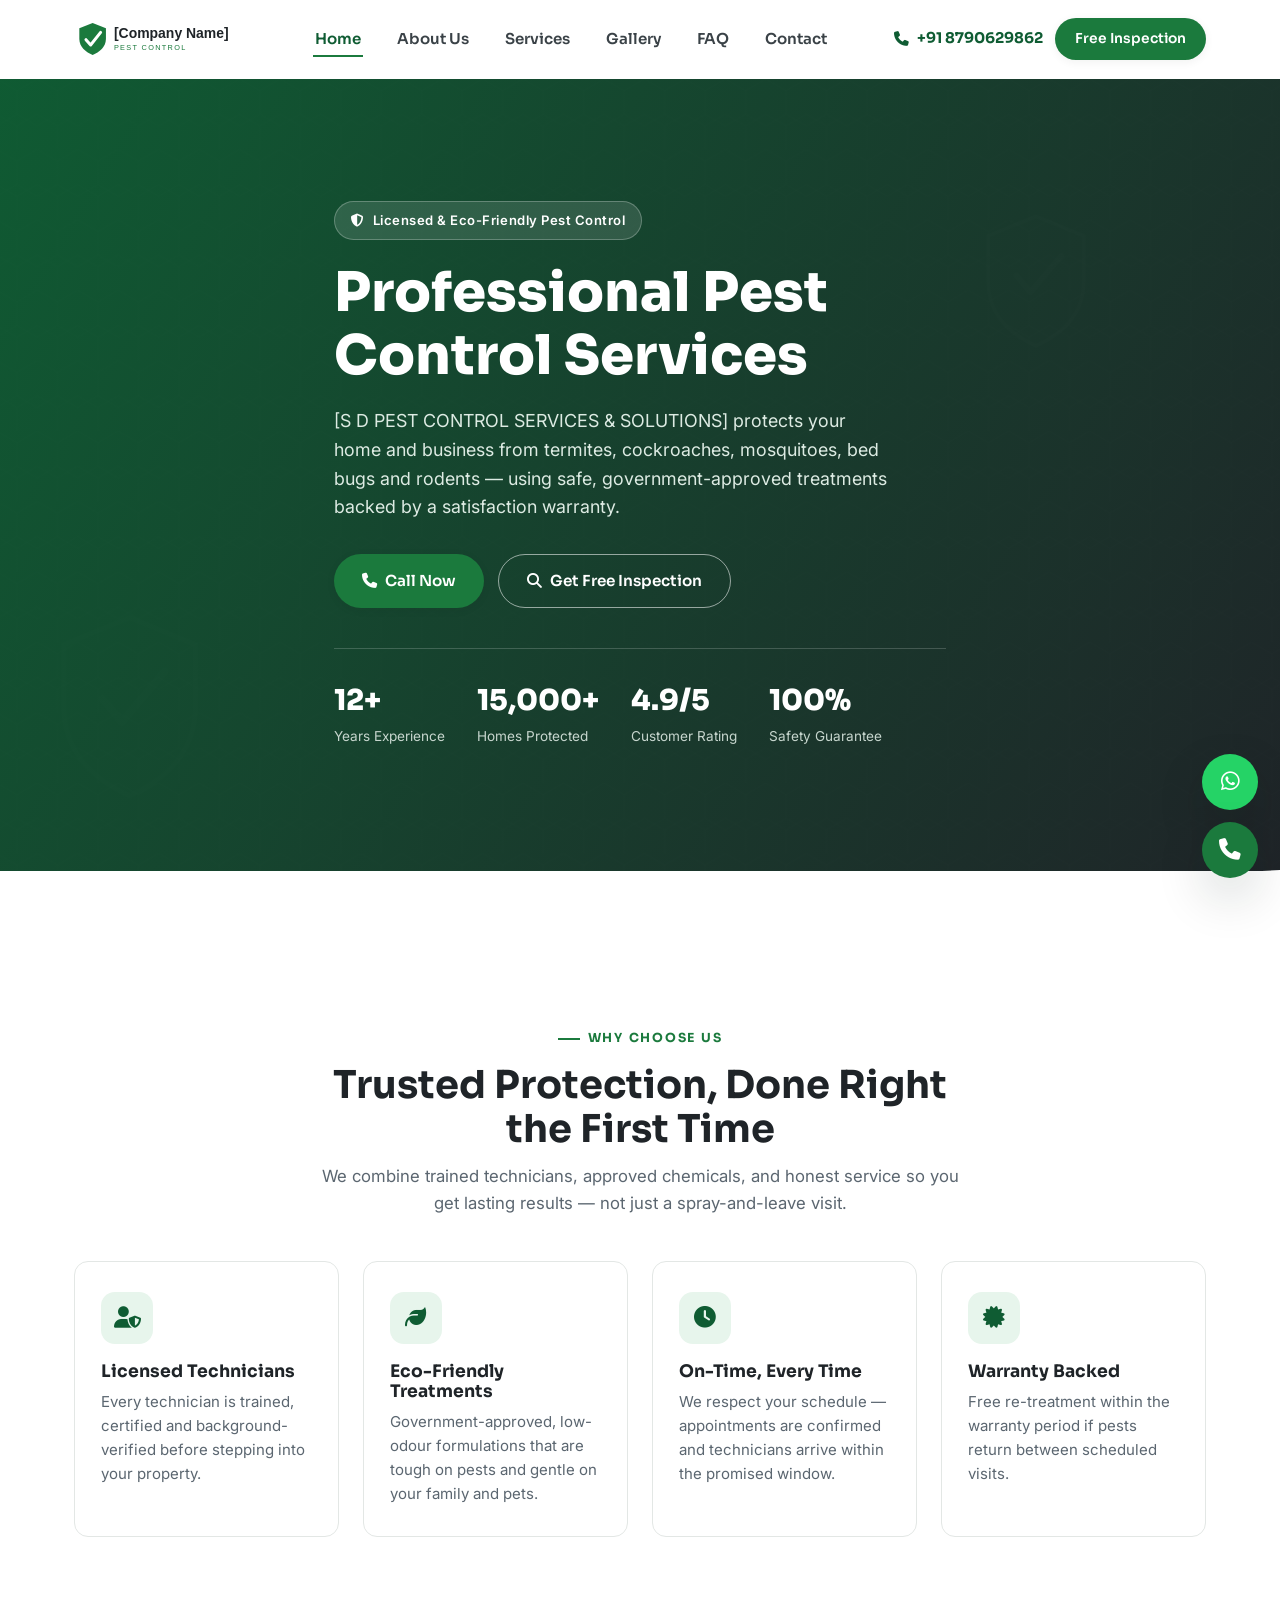
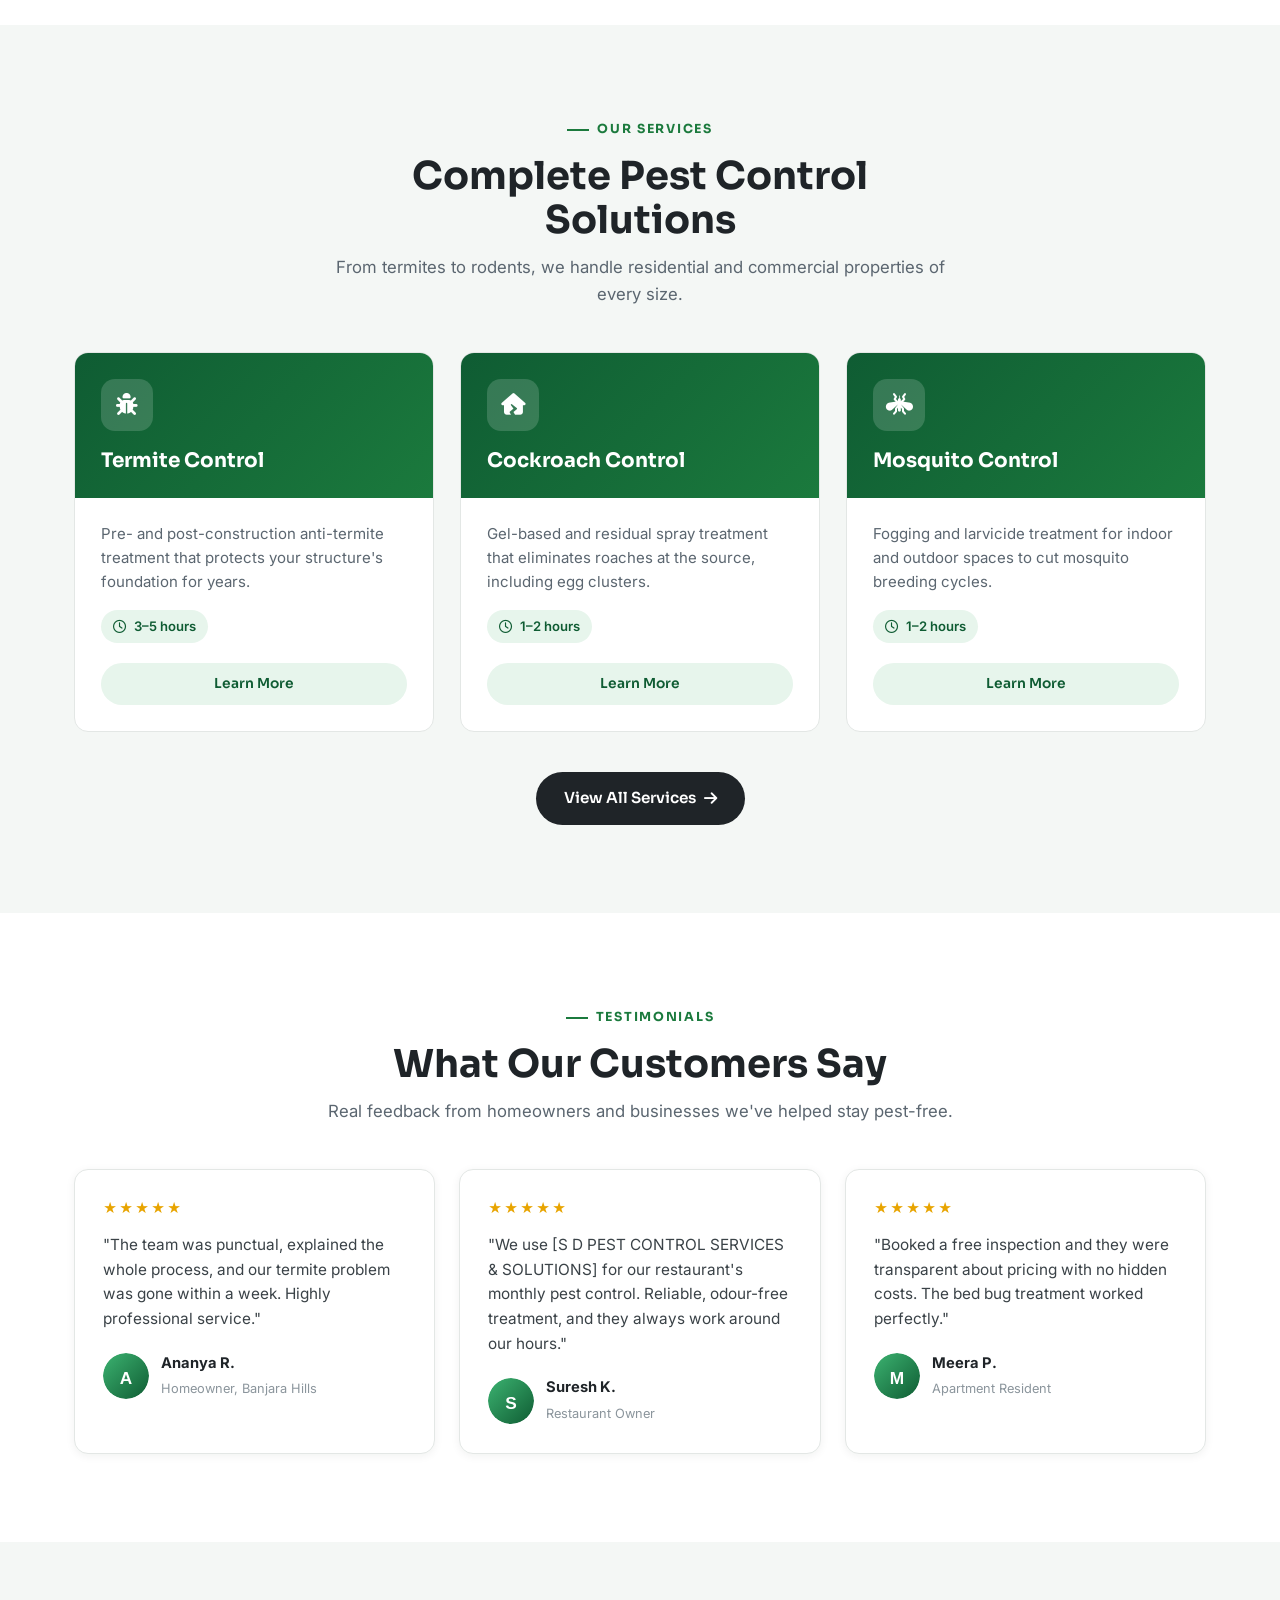
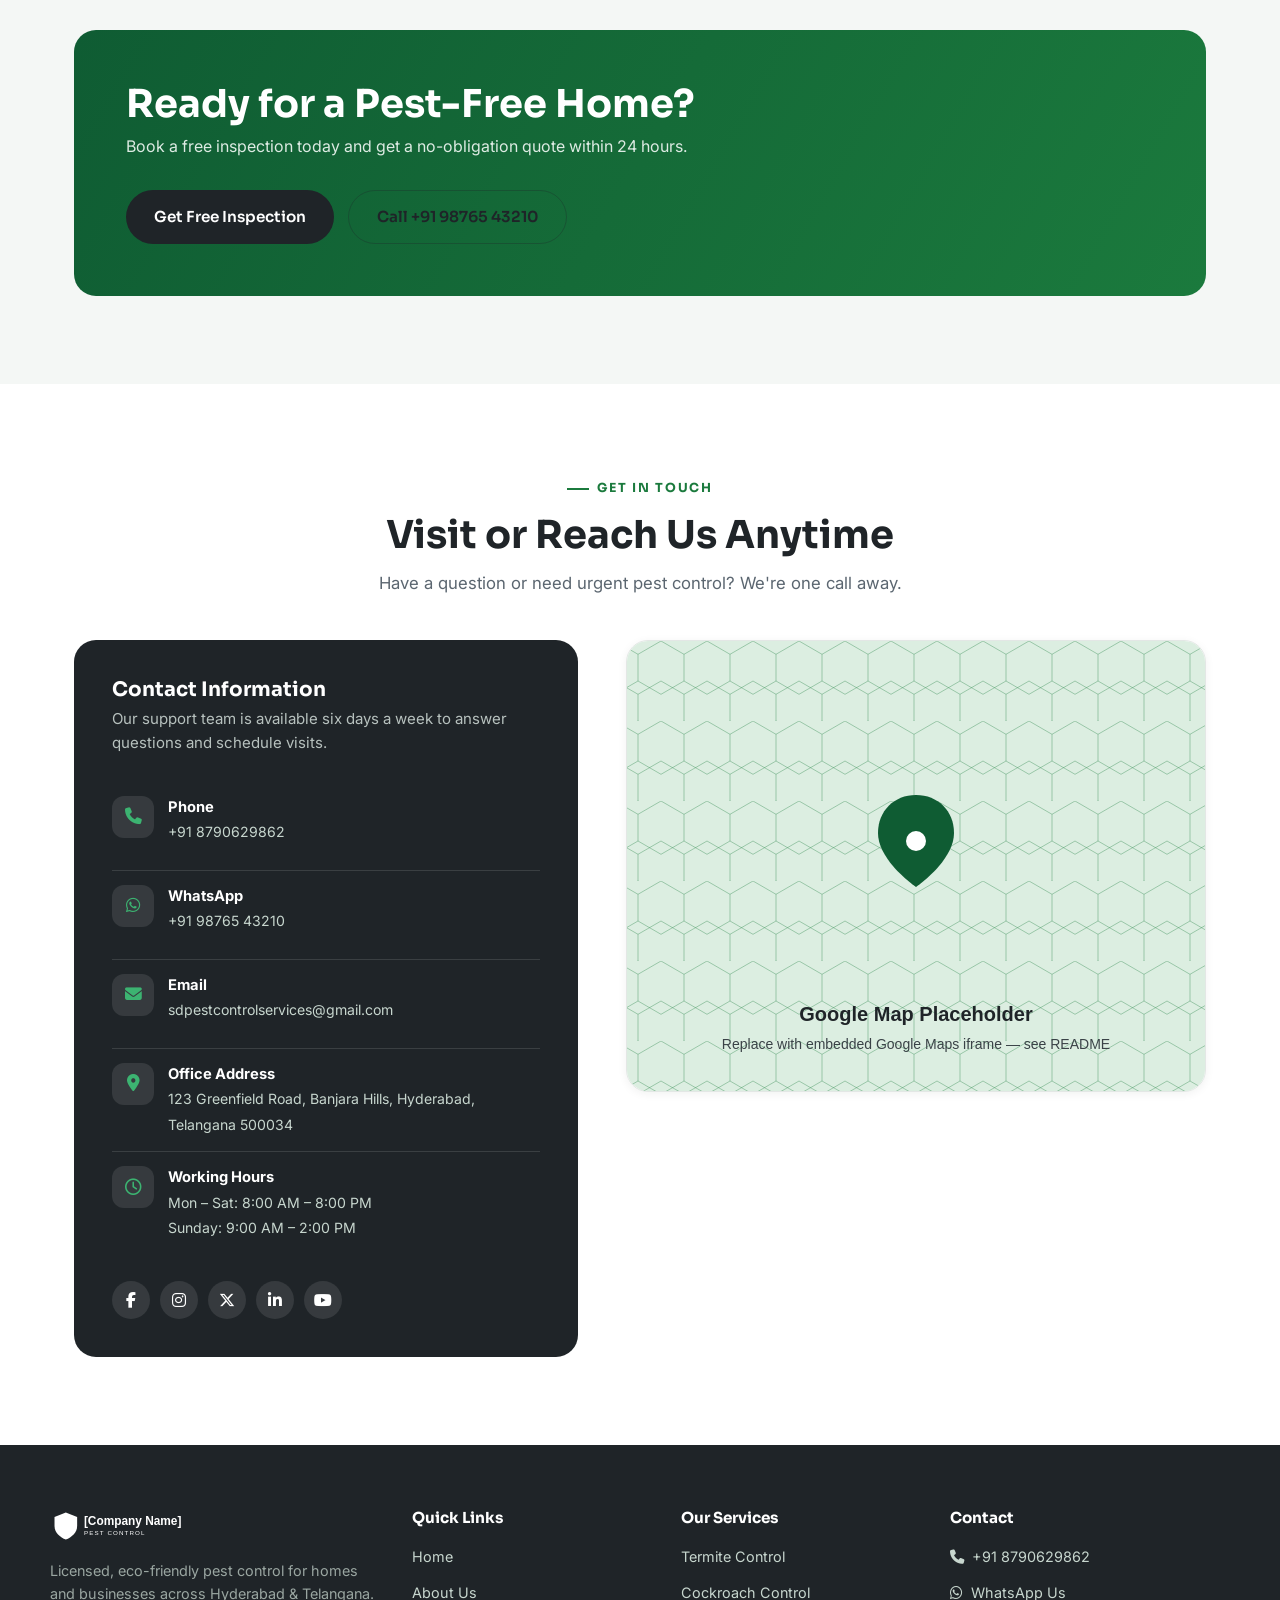
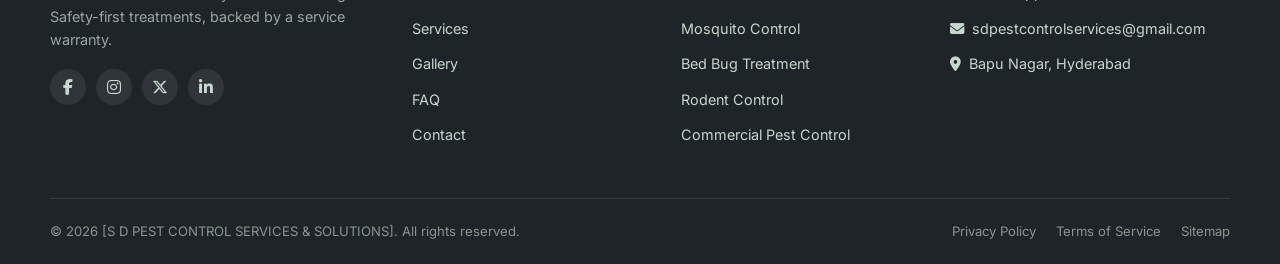
==== index.html @ a43e5568 "Update index.html" ====
<!DOCTYPE html>
<html lang="en">
<head>
<meta charset="UTF-8">
<meta name="viewport" content="width=device-width, initial-scale=1.0">
<title>[S D PEST CONTROL SERVICES & SOLUTIONS] | Professional Pest Control Services in Hyderabad</title>
<meta name="description" content="[S D PEST CONTROL SERVICES & SOLUTIONS] offers licensed, eco-friendly pest control services for homes and businesses — termite, cockroach, mosquito, bed bug and rodent control. Book a free inspection today.">
<meta name="keywords" content="pest control, termite control, cockroach control, mosquito control, bed bug treatment, rodent control, pest control near me, [S D PEST CONTROL SERVICES & SOLUTIONS]">
<meta name="author" content="[S D PEST CONTROL SERVICES & SOLUTIONS]">
<link rel="canonical" href="https://www.sdpestcontrol.co.in/">

<!-- Open Graph / Social -->
<meta property="og:type" content="website">
<meta property="og:title" content="[S D PEST CONTROL SERVICES & SOLUTIONS] | Professional Pest Control Services">
<meta property="og:description" content="Licensed, eco-friendly pest control for homes and businesses. Free inspection available.">
<meta property="og:image" content="[data-uri]">
<meta property="og:url" content="https://www.sdpestcontrol.co.in/">
<meta name="twitter:card" content="summary_large_image">

<link rel="icon" type="image/svg+xml" href="[data-uri]">
<link rel="preconnect" href="https://fonts.googleapis.com">
<link rel="preconnect" href="https://fonts.gstatic.com" crossorigin>
<link href="https://fonts.googleapis.com/css2?family=Sora:wght@600;700;800&family=Inter:wght@400;500;600;700&display=swap" rel="stylesheet">
<link rel="stylesheet" href="https://cdnjs.cloudflare.com/ajax/libs/font-awesome/6.5.1/css/all.min.css">
<style>
/* ==========================================================================
   [S D PEST CONTROL SERVICES & SOLUTIONS] — Pest Control Website
   Design tokens: green (safety/eco), white (hygiene), charcoal (professional)
   Fonts: Sora (display) + Inter (body)
   ========================================================================== */

:root {
  /* Color tokens */
  --green-dark:   #0F5C33;
  --green:        #1B7A3D;
  --green-light:  #3CB371;
  --green-pale:   #E7F5EC;
  --green-pale-2: #DCEEE1;
  --charcoal:     #1F2428;
  --charcoal-2:   #3A4247;
  --gray-600:     #5B6670;
  --gray-400:     #8B959C;
  --gray-200:     #E3E7E5;
  --gray-100:     #F4F7F5;
  --white:        #FFFFFF;
  --warn:         #C25B2C;

  /* Typography */
  --font-display: 'Sora', 'Segoe UI', sans-serif;
  --font-body: 'Inter', 'Segoe UI', sans-serif;

  /* Layout */
  --max-width: 1180px;
  --radius-sm: 8px;
  --radius-md: 14px;
  --radius-lg: 22px;
  --shadow-sm: 0 2px 10px rgba(15, 30, 22, 0.06);
  --shadow-md: 0 10px 30px rgba(15, 30, 22, 0.10);
  --shadow-lg: 0 20px 50px rgba(15, 30, 22, 0.16);
  --header-h: 78px;
  --transition: 220ms ease;
}

/* ---------- Reset ---------- */
*, *::before, *::after { box-sizing: border-box; margin: 0; padding: 0; }
html { scroll-behavior: smooth; }
@media (prefers-reduced-motion: reduce) {
  html { scroll-behavior: auto; }
  *, *::before, *::after { animation-duration: 0.001ms !important; animation-iteration-count: 1 !important; transition-duration: 0.001ms !important; }
}
img { max-width: 100%; display: block; }
a { color: inherit; text-decoration: none; }
ul { list-style: none; }
button { font: inherit; cursor: pointer; border: none; background: none; }
input, textarea, select { font: inherit; }

body {
  font-family: var(--font-body);
  color: var(--charcoal);
  background: var(--white);
  line-height: 1.6;
  -webkit-font-smoothing: antialiased;
}

h1, h2, h3, h4 {
  font-family: var(--font-display);
  font-weight: 700;
  line-height: 1.15;
  color: var(--charcoal);
}
h1 { font-size: clamp(2.1rem, 4.4vw, 3.4rem); font-weight: 800; }
h2 { font-size: clamp(1.7rem, 3vw, 2.4rem); }
h3 { font-size: 1.25rem; }
p { color: var(--gray-600); }

.container {
  max-width: var(--max-width);
  margin: 0 auto;
  padding: 0 24px;
}

a:focus-visible,
button:focus-visible,
input:focus-visible,
textarea:focus-visible,
select:focus-visible {
  outline: 3px solid var(--green-light);
  outline-offset: 2px;
}

/* ---------- Eyebrow / section heading ---------- */
.eyebrow {
  display: inline-flex;
  align-items: center;
  gap: 8px;
  font-family: var(--font-display);
  font-size: 0.78rem;
  font-weight: 700;
  letter-spacing: 0.14em;
  text-transform: uppercase;
  color: var(--green);
  margin-bottom: 14px;
}
.eyebrow::before {
  content: "";
  width: 22px;
  height: 2px;
  background: var(--green);
  display: inline-block;
}
.section-head { max-width: 640px; margin-bottom: 44px; }
.section-head.center { margin-left: auto; margin-right: auto; text-align: center; }
.section-head p { margin-top: 12px; font-size: 1.05rem; }

section { padding: 88px 0; }
.section-alt { background: var(--gray-100); }
.section-dark {
  background: var(--charcoal);
  color: var(--white);
}
.section-dark h2, .section-dark h3 { color: var(--white); }
.section-dark p { color: #B7C1BE; }

/* ---------- Buttons ---------- */
.btn {
  display: inline-flex;
  align-items: center;
  justify-content: center;
  gap: 8px;
  font-family: var(--font-display);
  font-weight: 600;
  font-size: 0.95rem;
  padding: 14px 28px;
  border-radius: 999px;
  transition: transform var(--transition), box-shadow var(--transition), background var(--transition), color var(--transition);
  white-space: nowrap;
}
.btn-primary {
  background: var(--green);
  color: var(--white);
  box-shadow: var(--shadow-sm);
}
.btn-primary:hover { background: var(--green-dark); transform: translateY(-2px); box-shadow: var(--shadow-md); }
.btn-outline {
  background: transparent;
  color: var(--white);
  border: 1.5px solid rgba(255,255,255,0.55);
}
.btn-outline:hover { background: rgba(255,255,255,0.12); border-color: var(--white); }
.btn-dark {
  background: var(--charcoal);
  color: var(--white);
}
.btn-dark:hover { background: var(--charcoal-2); transform: translateY(-2px); }
.btn-ghost {
  background: var(--green-pale);
  color: var(--green-dark);
}
.btn-ghost:hover { background: var(--green-pale-2); }
.btn-sm { padding: 10px 20px; font-size: 0.86rem; }
.btn-block { width: 100%; }

/* ---------- Header / Nav ---------- */
.site-header {
  position: sticky;
  top: 0;
  z-index: 900;
  background: rgba(255,255,255,0.92);
  backdrop-filter: blur(10px);
  border-bottom: 1px solid transparent;
  transition: box-shadow var(--transition), border-color var(--transition);
}
.site-header.scrolled {
  box-shadow: var(--shadow-sm);
  border-bottom-color: var(--gray-200);
}
.nav {
  height: var(--header-h);
  display: flex;
  align-items: center;
  justify-content: space-between;
  gap: 20px;
}
.nav-logo img { height: 40px; width: auto; }
.nav-links {
  display: flex;
  align-items: center;
  gap: 32px;
}
.nav-links a {
  font-family: var(--font-display);
  font-weight: 600;
  font-size: 0.94rem;
  color: var(--charcoal-2);
  position: relative;
  padding: 6px 2px;
  transition: color var(--transition);
}
.nav-links a::after {
  content: "";
  position: absolute;
  left: 0; bottom: 0;
  width: 0%;
  height: 2px;
  background: var(--green);
  transition: width var(--transition);
}
.nav-links a:hover,
.nav-links a[aria-current="page"] { color: var(--green-dark); }
.nav-links a:hover::after,
.nav-links a[aria-current="page"]::after { width: 100%; }
.nav-cta { display: flex; align-items: center; gap: 12px; }
.nav-call {
  display: flex;
  align-items: center;
  gap: 8px;
  font-family: var(--font-display);
  font-weight: 700;
  font-size: 0.92rem;
  color: var(--green-dark);
}
.nav-toggle {
  display: none;
  flex-direction: column;
  gap: 5px;
  padding: 8px;
  z-index: 1001;
}
.nav-toggle span {
  width: 24px; height: 2.5px;
  background: var(--charcoal);
  border-radius: 2px;
  transition: transform var(--transition), opacity var(--transition);
}
.nav-toggle.active span:nth-child(1) { transform: translateY(7.5px) rotate(45deg); }
.nav-toggle.active span:nth-child(2) { opacity: 0; }
.nav-toggle.active span:nth-child(3) { transform: translateY(-7.5px) rotate(-45deg); }

/* ---------- Hero ---------- */
.hero {
  position: relative;
  min-height: 88vh;
  display: flex;
  align-items: center;
  color: var(--white);
  background: linear-gradient(120deg, rgba(15,92,51,0.92), rgba(31,36,40,0.90)), url("[data-uri]");
  background-size: cover;
  background-position: center;
  overflow: hidden;
}
.hero-badge {
  display: inline-flex;
  align-items: center;
  gap: 8px;
  background: rgba(255,255,255,0.12);
  border: 1px solid rgba(255,255,255,0.25);
  padding: 8px 16px;
  border-radius: 999px;
  font-size: 0.82rem;
  font-weight: 600;
  letter-spacing: 0.04em;
  margin-bottom: 22px;
}
.hero-content { max-width: 660px; }
.hero-content h1 { color: var(--white); }
.hero-content .lede {
  color: #DDEBE3;
  font-size: 1.12rem;
  margin: 20px 0 32px;
  max-width: 560px;
}
.hero-actions { display: flex; flex-wrap: wrap; gap: 14px; margin-bottom: 40px; }
.hero-stats {
  display: flex;
  flex-wrap: wrap;
  gap: 32px;
  border-top: 1px solid rgba(255,255,255,0.18);
  padding-top: 28px;
}
.hero-stats .stat b {
  display: block;
  font-family: var(--font-display);
  font-size: 1.8rem;
  font-weight: 800;
}
.hero-stats .stat span { font-size: 0.85rem; color: #C7D6CE; }

/* Diagonal divider signature element */
.divider {
  height: 64px;
  background: var(--white);
  clip-path: polygon(0 100%, 100% 0, 100% 100%);
  margin-top: -1px;
}
.divider.alt { background: var(--gray-100); }
.divider.dark { background: var(--charcoal); }
.divider.flip { clip-path: polygon(0 0, 100% 100%, 0 100%); }

/* ---------- Why choose us ---------- */
.features-grid {
  display: grid;
  grid-template-columns: repeat(4, 1fr);
  gap: 24px;
}
.feature-card {
  background: var(--white);
  border: 1px solid var(--gray-200);
  border-radius: var(--radius-md);
  padding: 30px 26px;
  transition: transform var(--transition), box-shadow var(--transition), border-color var(--transition);
}
.feature-card:hover {
  transform: translateY(-6px);
  box-shadow: var(--shadow-md);
  border-color: transparent;
}
.icon-badge {
  width: 52px; height: 52px;
  border-radius: 14px;
  background: var(--green-pale);
  color: var(--green-dark);
  display: flex; align-items: center; justify-content: center;
  font-size: 1.35rem;
  margin-bottom: 18px;
}
.feature-card h3 { margin-bottom: 8px; font-size: 1.08rem; }
.feature-card p { font-size: 0.94rem; }

/* ---------- Service cards ---------- */
.services-grid {
  display: grid;
  grid-template-columns: repeat(3, 1fr);
  gap: 26px;
}
.service-card {
  background: var(--white);
  border: 1px solid var(--gray-200);
  border-radius: var(--radius-md);
  overflow: hidden;
  display: flex;
  flex-direction: column;
  transition: transform var(--transition), box-shadow var(--transition);
}
.service-card:hover { transform: translateY(-6px); box-shadow: var(--shadow-md); }
.service-top {
  background: linear-gradient(135deg, var(--green-dark), var(--green));
  color: var(--white);
  padding: 26px;
  position: relative;
}
.service-top .icon-badge {
  background: rgba(255,255,255,0.16);
  color: var(--white);
}
.service-top h3 { color: var(--white); margin-top: 4px; }
.service-body { padding: 24px 26px 26px; flex: 1; display: flex; flex-direction: column; }
.service-body p.desc { font-size: 0.94rem; margin-bottom: 16px; }
.service-benefits { margin-bottom: 18px; }
.service-benefits li {
  font-size: 0.88rem;
  color: var(--charcoal-2);
  display: flex;
  align-items: flex-start;
  gap: 8px;
  margin-bottom: 8px;
}
.service-benefits li i { color: var(--green); margin-top: 3px; font-size: 0.8rem; }
.service-meta {
  display: flex;
  align-items: center;
  gap: 8px;
  font-size: 0.82rem;
  font-weight: 600;
  color: var(--green-dark);
  background: var(--green-pale);
  width: fit-content;
  padding: 6px 12px;
  border-radius: 999px;
  margin-bottom: 20px;
}
.service-body .btn { margin-top: auto; }

/* ---------- Testimonials ---------- */
.testimonial-grid {
  display: grid;
  grid-template-columns: repeat(3, 1fr);
  gap: 24px;
}
.testimonial-card {
  background: var(--white);
  border-radius: var(--radius-md);
  padding: 28px;
  box-shadow: var(--shadow-sm);
  border: 1px solid var(--gray-200);
}
.stars { color: #E8A400; font-size: 0.85rem; margin-bottom: 14px; letter-spacing: 2px; }
.testimonial-card p.quote { font-size: 0.96rem; color: var(--charcoal-2); margin-bottom: 20px; }
.testimonial-person { display: flex; align-items: center; gap: 12px; }
.testimonial-person img { width: 46px; height: 46px; border-radius: 50%; }
.testimonial-person b { font-size: 0.92rem; display: block; }
.testimonial-person span { font-size: 0.8rem; color: var(--gray-400); }

/* ---------- Contact ---------- */
.contact-grid {
  display: grid;
  grid-template-columns: 1fr 1.15fr;
  gap: 48px;
  align-items: start;
}
.contact-info-card {
  background: var(--charcoal);
  color: var(--white);
  border-radius: var(--radius-lg);
  padding: 38px;
}
.contact-info-card h3 { color: var(--white); margin-bottom: 6px; }
.contact-info-card > p { color: #B7C1BE; margin-bottom: 26px; font-size: 0.94rem; }
.contact-line {
  display: flex;
  align-items: flex-start;
  gap: 14px;
  padding: 14px 0;
  border-top: 1px solid rgba(255,255,255,0.12);
}
.contact-line:first-of-type { border-top: none; }
.contact-line .icon-badge {
  background: rgba(255,255,255,0.1);
  color: var(--green-light);
  width: 42px; height: 42px;
  border-radius: 12px;
  font-size: 1.05rem;
  flex-shrink: 0;
}
.contact-line b { display: block; font-size: 0.92rem; }
.contact-line span, .contact-line a { font-size: 0.88rem; color: #C7D6CE; }
.social-row { display: flex; gap: 10px; margin-top: 26px; }
.social-row a {
  width: 38px; height: 38px;
  border-radius: 50%;
  background: rgba(255,255,255,0.1);
  display: flex; align-items: center; justify-content: center;
  transition: background var(--transition), transform var(--transition);
}
.social-row a:hover { background: var(--green); transform: translateY(-3px); }

.form-card {
  background: var(--white);
  border: 1px solid var(--gray-200);
  border-radius: var(--radius-lg);
  padding: 38px;
  box-shadow: var(--shadow-sm);
}
.form-row { display: grid; grid-template-columns: 1fr 1fr; gap: 18px; }
.field { margin-bottom: 18px; }
.field label {
  display: block;
  font-size: 0.85rem;
  font-weight: 600;
  margin-bottom: 7px;
  color: var(--charcoal);
}
.field label .req { color: var(--warn); }
.field input, .field select, .field textarea {
  width: 100%;
  padding: 12px 14px;
  border: 1.5px solid var(--gray-200);
  border-radius: var(--radius-sm);
  background: var(--gray-100);
  transition: border-color var(--transition), background var(--transition);
  font-size: 0.94rem;
  color: var(--charcoal);
}
.field input:focus, .field select:focus, .field textarea:focus {
  border-color: var(--green);
  background: var(--white);
  outline: none;
}
.field textarea { resize: vertical; min-height: 110px; }
.field .error-msg {
  display: none;
  color: var(--warn);
  font-size: 0.78rem;
  margin-top: 6px;
}
.field.invalid input, .field.invalid select, .field.invalid textarea { border-color: var(--warn); }
.field.invalid .error-msg { display: block; }
.form-success {
  display: none;
  align-items: center;
  gap: 12px;
  background: var(--green-pale);
  color: var(--green-dark);
  border-radius: var(--radius-sm);
  padding: 14px 16px;
  font-size: 0.9rem;
  font-weight: 600;
  margin-top: 16px;
}
.form-success.show { display: flex; }

/* ---------- Map ---------- */
.map-frame {
  border-radius: var(--radius-lg);
  overflow: hidden;
  border: 1px solid var(--gray-200);
  box-shadow: var(--shadow-sm);
  line-height: 0;
}

/* ---------- Gallery ---------- */
.filter-bar {
  display: flex;
  flex-wrap: wrap;
  gap: 10px;
  margin-bottom: 36px;
}
.filter-btn {
  padding: 9px 20px;
  border-radius: 999px;
  border: 1.5px solid var(--gray-200);
  font-family: var(--font-display);
  font-size: 0.86rem;
  font-weight: 600;
  color: var(--charcoal-2);
  transition: all var(--transition);
}
.filter-btn:hover { border-color: var(--green); color: var(--green-dark); }
.filter-btn.active { background: var(--green); border-color: var(--green); color: var(--white); }
.gallery-grid {
  display: grid;
  grid-template-columns: repeat(4, 1fr);
  gap: 18px;
}
.gallery-item {
  position: relative;
  border-radius: var(--radius-md);
  overflow: hidden;
  aspect-ratio: 4/3;
  cursor: pointer;
}
.gallery-item img { width: 100%; height: 100%; object-fit: cover; transition: transform 400ms ease; }
.gallery-item:hover img { transform: scale(1.08); }
.gallery-item .tag {
  position: absolute;
  top: 12px; left: 12px;
  background: rgba(15,20,17,0.55);
  backdrop-filter: blur(4px);
  color: var(--white);
  font-size: 0.72rem;
  font-weight: 700;
  letter-spacing: 0.06em;
  padding: 5px 11px;
  border-radius: 999px;
  text-transform: uppercase;
}
.gallery-item[data-cat="hidden"] { display: none; }

/* ---------- About page ---------- */
.about-hero {
  background: var(--charcoal);
  color: var(--white);
  padding: 70px 0 90px;
}
.about-hero p.lede { color: #C7D6CE; max-width: 640px; margin-top: 14px; font-size: 1.05rem; }
.split {
  display: grid;
  grid-template-columns: 1fr 1fr;
  gap: 56px;
  align-items: center;
}
.split img { border-radius: var(--radius-lg); box-shadow: var(--shadow-md); }
.split .eyebrow { margin-top: 0; }
.stat-strip {
  display: grid;
  grid-template-columns: repeat(4, 1fr);
  gap: 20px;
  margin-top: 40px;
}
.stat-box {
  text-align: center;
  padding: 22px 10px;
  border-radius: var(--radius-md);
  background: var(--green-pale);
}
.stat-box b { display: block; font-family: var(--font-display); font-size: 1.9rem; color: var(--green-dark); font-weight: 800; }
.stat-box span { font-size: 0.82rem; color: var(--charcoal-2); }

.mv-grid { display: grid; grid-template-columns: 1fr 1fr; gap: 28px; }
.mv-card {
  background: var(--white);
  border: 1px solid var(--gray-200);
  border-radius: var(--radius-lg);
  padding: 34px;
}
.mv-card .icon-badge { margin-bottom: 20px; }

.value-grid {
  display: grid;
  grid-template-columns: repeat(3, 1fr);
  gap: 24px;
}
.value-card { text-align: center; padding: 20px; }
.value-card .icon-badge { margin: 0 auto 16px; }

/* ---------- FAQ ---------- */
.faq-list { max-width: 780px; margin: 0 auto; }
.faq-item {
  border: 1px solid var(--gray-200);
  border-radius: var(--radius-md);
  margin-bottom: 14px;
  overflow: hidden;
  background: var(--white);
}
.faq-question {
  width: 100%;
  display: flex;
  align-items: center;
  justify-content: space-between;
  gap: 16px;
  padding: 20px 24px;
  text-align: left;
  font-family: var(--font-display);
  font-weight: 700;
  font-size: 1rem;
  color: var(--charcoal);
}
.faq-question .plus {
  flex-shrink: 0;
  width: 26px; height: 26px;
  border-radius: 50%;
  background: var(--green-pale);
  color: var(--green-dark);
  display: flex; align-items: center; justify-content: center;
  transition: transform var(--transition), background var(--transition), color var(--transition);
}
.faq-item.open .faq-question .plus { transform: rotate(45deg); background: var(--green); color: var(--white); }
.faq-answer {
  max-height: 0;
  overflow: hidden;
  transition: max-height 300ms ease;
}
.faq-answer p { padding: 0 24px 22px; font-size: 0.94rem; }
.faq-item.open .faq-answer { max-height: 420px; }

/* ---------- Footer ---------- */
.site-footer { background: var(--charcoal); color: #C7D6CE; }
.footer-top { padding: 64px 0 40px; }
.footer-grid {
  display: grid;
  grid-template-columns: 1.4fr 1fr 1fr 1.2fr;
  gap: 36px;
}
.footer-col h4 { color: var(--white); font-size: 0.95rem; margin-bottom: 18px; }
.footer-col p { color: #9AA6A1; font-size: 0.9rem; }
.footer-logo { height: 34px; margin-bottom: 16px; filter: brightness(0) invert(1); }
.footer-col ul li { margin-bottom: 10px; }
.footer-col ul li a { font-size: 0.9rem; color: #C7D6CE; transition: color var(--transition); }
.footer-col ul li a:hover { color: var(--green-light); }
.footer-social { display: flex; gap: 10px; margin-top: 18px; }
.footer-social a {
  width: 36px; height: 36px;
  border-radius: 50%;
  background: rgba(255,255,255,0.08);
  display: flex; align-items: center; justify-content: center;
  transition: background var(--transition);
}
.footer-social a:hover { background: var(--green); }
.footer-bottom {
  border-top: 1px solid rgba(255,255,255,0.1);
  padding: 22px 0;
  display: flex;
  justify-content: space-between;
  align-items: center;
  flex-wrap: wrap;
  gap: 12px;
  font-size: 0.82rem;
  color: #8B958F;
}
.footer-bottom a:hover { color: var(--white); }
.footer-bottom-links { display: flex; gap: 20px; }

/* ---------- Floating buttons ---------- */
.float-stack {
  position: fixed;
  bottom: 22px;
  right: 22px;
  display: flex;
  flex-direction: column;
  gap: 12px;
  z-index: 950;
}
.float-btn {
  width: 56px; height: 56px;
  border-radius: 50%;
  display: flex; align-items: center; justify-content: center;
  color: var(--white);
  font-size: 1.35rem;
  box-shadow: var(--shadow-lg);
  transition: transform var(--transition);
}
.float-btn:hover { transform: scale(1.08); }
.float-btn.whatsapp { background: #25D366; }
.float-btn.call { background: var(--green); }
.float-btn.call { animation: pulse 2.4s infinite; }
@keyframes pulse {
  0% { box-shadow: 0 0 0 0 rgba(27,122,61,0.45), var(--shadow-lg); }
  70% { box-shadow: 0 0 0 14px rgba(27,122,61,0), var(--shadow-lg); }
  100% { box-shadow: 0 0 0 0 rgba(27,122,61,0), var(--shadow-lg); }
}

/* ---------- Page hero (inner pages) ---------- */
.page-hero {
  background: var(--charcoal);
  color: var(--white);
  padding: 64px 0 56px;
  position: relative;
  overflow: hidden;
}
.page-hero .breadcrumb {
  font-size: 0.85rem;
  color: #9AA6A1;
  margin-bottom: 14px;
}
.page-hero .breadcrumb a:hover { color: var(--green-light); }
.page-hero h1 { color: var(--white); font-size: clamp(1.9rem, 3.6vw, 2.7rem); }
.page-hero p { color: #C7D6CE; max-width: 600px; margin-top: 12px; }

/* ---------- CTA band ---------- */
.cta-band {
  background: linear-gradient(120deg, var(--green-dark), var(--green));
  color: var(--white);
  border-radius: var(--radius-lg);
  padding: 52px;
  display: flex;
  align-items: center;
  justify-content: space-between;
  gap: 30px;
  flex-wrap: wrap;
}
.cta-band h2 { color: var(--white); margin-bottom: 8px; }
.cta-band p { color: #DDEBE3; }
.cta-band-actions { display: flex; gap: 14px; flex-wrap: wrap; }

/* ---------- Scroll reveal ---------- */
.reveal { opacity: 0; transform: translateY(18px); transition: opacity 500ms ease, transform 500ms ease; }
.reveal.revealed { opacity: 1; transform: translateY(0); }

/* ---------- Utility ---------- */
.text-center { text-align: center; }
.mt-40 { margin-top: 40px; }
.badge-row { display: flex; flex-wrap: wrap; gap: 12px; margin-top: 30px; }
.mini-badge {
  display: flex; align-items: center; gap: 8px;
  font-size: 0.82rem; font-weight: 600; color: var(--charcoal-2);
  background: var(--gray-100);
  padding: 8px 14px; border-radius: 999px;
}
.mini-badge i { color: var(--green); }

/* ==========================================================================
   Responsive
   ========================================================================== */
@media (max-width: 1080px) {
  .features-grid { grid-template-columns: repeat(2, 1fr); }
  .services-grid { grid-template-columns: repeat(2, 1fr); }
  .testimonial-grid { grid-template-columns: repeat(2, 1fr); }
  .gallery-grid { grid-template-columns: repeat(3, 1fr); }
  .contact-grid { grid-template-columns: 1fr; }
  .split { grid-template-columns: 1fr; }
  .split.reverse .split-media { order: -1; }
}

@media (max-width: 860px) {
  .nav-links, .nav-call-text { display: none; }
  .nav-toggle { display: flex; }
  .nav-links.open {
    display: flex;
    position: fixed;
    inset: var(--header-h) 0 0 0;
    background: var(--white);
    flex-direction: column;
    align-items: flex-start;
    padding: 30px 28px;
    gap: 6px;
    overflow-y: auto;
  }
  .nav-links.open a { width: 100%; padding: 14px 0; border-bottom: 1px solid var(--gray-200); }
  .mv-grid, .value-grid, .form-row, .footer-grid { grid-template-columns: 1fr; }
  .stat-strip { grid-template-columns: repeat(2, 1fr); }
  .cta-band { flex-direction: column; text-align: center; padding: 38px 26px; }
  section { padding: 60px 0; }
}

@media (max-width: 640px) {
  .features-grid, .services-grid, .testimonial-grid { grid-template-columns: 1fr; }
  .gallery-grid { grid-template-columns: repeat(2, 1fr); }
  .hero { min-height: auto; padding: 130px 0 70px; }
  .hero-stats { gap: 22px; }
  .float-stack { bottom: 16px; right: 16px; }
  .float-btn { width: 50px; height: 50px; font-size: 1.15rem; }
  .contact-info-card, .form-card { padding: 26px; }
}

</style>

<!-- Local Business Schema for SEO -->
<script type="application/ld+json">
{
  "@context": "https://schema.org",
  "@type": "PestControlService",
  "name": "[S D PEST CONTROL SERVICES & SOLUTIONS]",
  "image": "https://www.sdpestcontrol.co.in.com/images/og-image.svg",
  "telephone": "+91-8688629862",
  "email": "sdpestcontrolservices@gmail.com",
  "address": {
    "@type": "PostalAddress",
    "streetAddress": "9-1-34/30/46 Bapu Nagar, Langar House",
    "addressLocality": "Hyderabad",
    "addressRegion": "Telangana",
    "postalCode": "500008",
    "addressCountry": "IN"
  },
  "openingHours": ["24*7"],
  "url": "https://www.sdpestcontrol.co.in.com/",
  "priceRange": "$$"
}
</script>
</head>
<body>

<!-- ================= HEADER ================= -->
<header class="site-header">
  <div class="container nav">
    <a href="index.html" class="nav-logo" aria-label="[S D PEST CONTROL SERVICES & SOLUTIONS] home">
      <img src="[data-uri]" alt="[Company Name] logo">
    </a>
    <nav class="nav-links" id="nav-links" aria-label="Primary">
      <a href="index.html" aria-current="page">Home</a>
      <a href="about.html">About Us</a>
      <a href="services.html">Services</a>
      <a href="gallery.html">Gallery</a>
      <a href="faq.html">FAQ</a>
      <a href="contact.html">Contact</a>
    </nav>
    <div class="nav-cta">
      <a href="tel:+919876543210" class="nav-call">
        <i class="fa-solid fa-phone"></i><span class="nav-call-text">+91 8790629862</span>
      </a>
      <a href="contact.html" class="btn btn-primary btn-sm">Free Inspection</a>
      <button class="nav-toggle" id="nav-toggle" aria-label="Toggle menu" aria-expanded="false">
        <span></span><span></span><span></span>
      </button>
    </div>
  </div>
</header>

<!-- ================= HERO ================= -->
<section class="hero">
  <div class="container hero-content">
    <span class="hero-badge"><i class="fa-solid fa-shield-halved"></i> Licensed &amp; Eco-Friendly Pest Control</span>
    <h1>Professional Pest Control Services</h1>
    <p class="lede">[S D PEST CONTROL SERVICES & SOLUTIONS] protects your home and business from termites, cockroaches, mosquitoes, bed bugs and rodents — using safe, government-approved treatments backed by a satisfaction warranty.</p>
    <div class="hero-actions">
      <a href="tel:+918790629862" class="btn btn-primary"><i class="fa-solid fa-phone"></i> Call Now</a>
      <a href="contact.html" class="btn btn-outline"><i class="fa-solid fa-magnifying-glass"></i> Get Free Inspection</a>
    </div>
    <div class="hero-stats">
      <div class="stat"><b>12+</b><span>Years Experience</span></div>
      <div class="stat"><b>15,000+</b><span>Homes Protected</span></div>
      <div class="stat"><b>4.9/5</b><span>Customer Rating</span></div>
      <div class="stat"><b>100%</b><span>Safety Guarantee</span></div>
    </div>
  </div>
</section>
<div class="divider" aria-hidden="true"></div>

<!-- ================= WHY CHOOSE US ================= -->
<section id="why-us">
  <div class="container">
    <div class="section-head center">
      <span class="eyebrow">Why Choose Us</span>
      <h2>Trusted Protection, Done Right the First Time</h2>
      <p>We combine trained technicians, approved chemicals, and honest service so you get lasting results — not just a spray-and-leave visit.</p>
    </div>
    <div class="features-grid">
      <div class="feature-card">
        <div class="icon-badge"><i class="fa-solid fa-user-shield"></i></div>
        <h3>Licensed Technicians</h3>
        <p>Every technician is trained, certified and background-verified before stepping into your property.</p>
      </div>
      <div class="feature-card">
        <div class="icon-badge"><i class="fa-solid fa-leaf"></i></div>
        <h3>Eco-Friendly Treatments</h3>
        <p>Government-approved, low-odour formulations that are tough on pests and gentle on your family and pets.</p>
      </div>
      <div class="feature-card">
        <div class="icon-badge"><i class="fa-solid fa-clock"></i></div>
        <h3>On-Time, Every Time</h3>
        <p>We respect your schedule — appointments are confirmed and technicians arrive within the promised window.</p>
      </div>
      <div class="feature-card">
        <div class="icon-badge"><i class="fa-solid fa-certificate"></i></div>
        <h3>Warranty Backed</h3>
        <p>Free re-treatment within the warranty period if pests return between scheduled visits.</p>
      </div>
    </div>
  </div>
</section>

<!-- ================= SERVICE HIGHLIGHTS ================= -->
<section class="section-alt" id="services">
  <div class="container">
    <div class="section-head center">
      <span class="eyebrow">Our Services</span>
      <h2>Complete Pest Control Solutions</h2>
      <p>From termites to rodents, we handle residential and commercial properties of every size.</p>
    </div>
    <div class="services-grid">

      <div class="service-card">
        <div class="service-top">
          <div class="icon-badge"><i class="fa-solid fa-bug"></i></div>
          <h3>Termite Control</h3>
        </div>
        <div class="service-body">
          <p class="desc">Pre- and post-construction anti-termite treatment that protects your structure's foundation for years.</p>
          <span class="service-meta"><i class="fa-regular fa-clock"></i> 3–5 hours</span>
          <a href="services.html#termite" class="btn btn-ghost btn-sm btn-block">Learn More</a>
        </div>
      </div>

      <div class="service-card">
        <div class="service-top">
          <div class="icon-badge"><i class="fa-solid fa-house-crack"></i></div>
          <h3>Cockroach Control</h3>
        </div>
        <div class="service-body">
          <p class="desc">Gel-based and residual spray treatment that eliminates roaches at the source, including egg clusters.</p>
          <span class="service-meta"><i class="fa-regular fa-clock"></i> 1–2 hours</span>
          <a href="services.html#cockroach" class="btn btn-ghost btn-sm btn-block">Learn More</a>
        </div>
      </div>

      <div class="service-card">
        <div class="service-top">
          <div class="icon-badge"><i class="fa-solid fa-mosquito"></i></div>
          <h3>Mosquito Control</h3>
        </div>
        <div class="service-body">
          <p class="desc">Fogging and larvicide treatment for indoor and outdoor spaces to cut mosquito breeding cycles.</p>
          <span class="service-meta"><i class="fa-regular fa-clock"></i> 1–2 hours</span>
          <a href="services.html#mosquito" class="btn btn-ghost btn-sm btn-block">Learn More</a>
        </div>
      </div>

    </div>
    <div class="text-center mt-40">
      <a href="services.html" class="btn btn-dark">View All Services <i class="fa-solid fa-arrow-right"></i></a>
    </div>
  </div>
</section>

<!-- ================= TESTIMONIALS ================= -->
<section id="testimonials">
  <div class="container">
    <div class="section-head center">
      <span class="eyebrow">Testimonials</span>
      <h2>What Our Customers Say</h2>
      <p>Real feedback from homeowners and businesses we've helped stay pest-free.</p>
    </div>
    <div class="testimonial-grid">
      <div class="testimonial-card">
        <div class="stars">★★★★★</div>
        <p class="quote">"The team was punctual, explained the whole process, and our termite problem was gone within a week. Highly professional service."</p>
        <div class="testimonial-person">
          <img src="[data-uri]" alt="Ananya R.">
          <div><b>Ananya R.</b><span>Homeowner, Banjara Hills</span></div>
        </div>
      </div>
      <div class="testimonial-card">
        <div class="stars">★★★★★</div>
        <p class="quote">"We use [S D PEST CONTROL SERVICES & SOLUTIONS] for our restaurant's monthly pest control. Reliable, odour-free treatment, and they always work around our hours."</p>
        <div class="testimonial-person">
          <img src="[data-uri]" alt="Suresh K.">
          <div><b>Suresh K.</b><span>Restaurant Owner</span></div>
        </div>
      </div>
      <div class="testimonial-card">
        <div class="stars">★★★★★</div>
        <p class="quote">"Booked a free inspection and they were transparent about pricing with no hidden costs. The bed bug treatment worked perfectly."</p>
        <div class="testimonial-person">
          <img src="[data-uri]" alt="Meera P.">
          <div><b>Meera P.</b><span>Apartment Resident</span></div>
        </div>
      </div>
    </div>
  </div>
</section>

<!-- ================= CTA BAND ================= -->
<section class="section-alt">
  <div class="container">
    <div class="cta-band">
      <div>
        <h2>Ready for a Pest-Free Home?</h2>
        <p>Book a free inspection today and get a no-obligation quote within 24 hours.</p>
      </div>
      <div class="cta-band-actions">
        <a href="contact.html" class="btn btn-dark">Get Free Inspection</a>
        <a href="tel:+919876543210" class="btn btn-outline" style="color:var(--charcoal); border-color: rgba(31,36,40,0.3);">Call +91 98765 43210</a>
      </div>
    </div>
  </div>
</section>

<!-- ================= CONTACT + MAP ================= -->
<section id="contact">
  <div class="container">
    <div class="section-head center">
      <span class="eyebrow">Get In Touch</span>
      <h2>Visit or Reach Us Anytime</h2>
      <p>Have a question or need urgent pest control? We're one call away.</p>
    </div>
    <div class="contact-grid">
      <div class="contact-info-card">
        <h3>Contact Information</h3>
        <p>Our support team is available six days a week to answer questions and schedule visits.</p>
        <div class="contact-line">
          <div class="icon-badge"><i class="fa-solid fa-phone"></i></div>
          <div><b>Phone</b><a href="tel:+918790629862">+91 8790629862</a></div>
        </div>
        <div class="contact-line">
          <div class="icon-badge"><i class="fa-brands fa-whatsapp"></i></div>
          <div><b>WhatsApp</b><a href="https://wa.me/919876543210" target="_blank" rel="noopener">+91 98765 43210</a></div>
        </div>
        <div class="contact-line">
          <div class="icon-badge"><i class="fa-solid fa-envelope"></i></div>
          <div><b>Email</b><a href="mailto:sdpestcontrolservices@gmail.com">sdpestcontrolservices@gmail.com</a></div>
        </div>
        <div class="contact-line">
          <div class="icon-badge"><i class="fa-solid fa-location-dot"></i></div>
          <div><b>Office Address</b><span>123 Greenfield Road, Banjara Hills, Hyderabad, Telangana 500034</span></div>
        </div>
        <div class="contact-line">
          <div class="icon-badge"><i class="fa-regular fa-clock"></i></div>
          <div><b>Working Hours</b><span>Mon – Sat: 8:00 AM – 8:00 PM<br>Sunday: 9:00 AM – 2:00 PM</span></div>
        </div>
        <div class="social-row" aria-label="Social media links">
          <a href="#" aria-label="Facebook"><i class="fa-brands fa-facebook-f"></i></a>
          <a href="#" aria-label="Instagram"><i class="fa-brands fa-instagram"></i></a>
          <a href="#" aria-label="Twitter / X"><i class="fa-brands fa-x-twitter"></i></a>
          <a href="#" aria-label="LinkedIn"><i class="fa-brands fa-linkedin-in"></i></a>
          <a href="#" aria-label="YouTube"><i class="fa-brands fa-youtube"></i></a>
        </div>
      </div>

      <div class="map-frame">
        <!--
          Replace this placeholder with a real Google Maps embed:
          <iframe src="https://www.google.com/maps/embed?pb=YOUR_EMBED_CODE"
                  width="100%" height="450" style="border:0;" allowfullscreen=""
                  loading="lazy" referrerpolicy="no-referrer-when-downgrade"></iframe>
        -->
        <img src="[data-uri]" alt="Map placeholder showing office location" style="width:100%; height:450px; object-fit:cover;">
      </div>
    </div>
  </div>
</section>

<!-- ================= FOOTER ================= -->
<footer class="site-footer">
  <div class="container footer-top">
    <div class="footer-grid">
      <div class="footer-col">
        <img src="[data-uri]" alt="[Company Name] logo" class="footer-logo">
        <p>Licensed, eco-friendly pest control for homes and businesses across Hyderabad &amp; Telangana. Safety-first treatments, backed by a service warranty.</p>
        <div class="footer-social" aria-label="Social media links">
          <a href="#" aria-label="Facebook"><i class="fa-brands fa-facebook-f"></i></a>
          <a href="#" aria-label="Instagram"><i class="fa-brands fa-instagram"></i></a>
          <a href="#" aria-label="Twitter / X"><i class="fa-brands fa-x-twitter"></i></a>
          <a href="#" aria-label="LinkedIn"><i class="fa-brands fa-linkedin-in"></i></a>
        </div>
      </div>
      <div class="footer-col">
        <h4>Quick Links</h4>
        <ul>
          <li><a href="index.html">Home</a></li>
          <li><a href="about.html">About Us</a></li>
          <li><a href="services.html">Services</a></li>
          <li><a href="gallery.html">Gallery</a></li>
          <li><a href="faq.html">FAQ</a></li>
          <li><a href="contact.html">Contact</a></li>
        </ul>
      </div>
      <div class="footer-col">
        <h4>Our Services</h4>
        <ul>
          <li><a href="services.html#termite">Termite Control</a></li>
          <li><a href="services.html#cockroach">Cockroach Control</a></li>
          <li><a href="services.html#mosquito">Mosquito Control</a></li>
          <li><a href="services.html#bedbug">Bed Bug Treatment</a></li>
          <li><a href="services.html#rodent">Rodent Control</a></li>
          <li><a href="services.html#commercial">Commercial Pest Control</a></li>
        </ul>
      </div>
      <div class="footer-col">
        <h4>Contact</h4>
        <ul>
          <li><a href="tel:+918790629862"><i class="fa-solid fa-phone"></i>&nbsp; +91 8790629862</a></li>
          <li><a href="https://wa.me/919876543210"><i class="fa-brands fa-whatsapp"></i>&nbsp; WhatsApp Us</a></li>
          <li><a href="mailto:sdpestcontrolservices@gmail.com"><i class="fa-solid fa-envelope"></i>&nbsp; sdpestcontrolservices@gmail.com</a></li>
          <li><a href="#"><i class="fa-solid fa-location-dot"></i>&nbsp; Bapu Nagar, Hyderabad</a></li>
        </ul>
      </div>
    </div>
  </div>
  <div class="container footer-bottom">
    <span>&copy; <span data-year></span> [S D PEST CONTROL SERVICES & SOLUTIONS]. All rights reserved.</span>
    <div class="footer-bottom-links">
      <a href="#">Privacy Policy</a>
      <a href="#">Terms of Service</a>
      <a href="#">Sitemap</a>
    </div>
  </div>
</footer>

<!-- ================= FLOATING BUTTONS ================= -->
<div class="float-stack">
  <a href="https://wa.me/919876543210" class="float-btn whatsapp" target="_blank" rel="noopener" aria-label="Chat on WhatsApp"><i class="fa-brands fa-whatsapp"></i></a>
  <a href="tel:+918790629862" class="float-btn call" aria-label="Call us now"><i class="fa-solid fa-phone"></i></a>
</div>

<script>
/* =========================================================
   [S D PEST CONTROL SERVICES & SOLUTIONS] — Pest Control Website
   Vanilla JS — no dependencies, no backend required
   ========================================================= */

document.addEventListener('DOMContentLoaded', () => {

  /* ---------- Footer year ---------- */
  document.querySelectorAll('[data-year]').forEach(el => {
    el.textContent = new Date().getFullYear();
  });

  /* ---------- Sticky header shadow on scroll ---------- */
  const header = document.querySelector('.site-header');
  if (header) {
    const onScroll = () => {
      header.classList.toggle('scrolled', window.scrollY > 8);
    };
    onScroll();
    window.addEventListener('scroll', onScroll, { passive: true });
  }

  /* ---------- Mobile nav toggle ---------- */
  const navToggle = document.querySelector('.nav-toggle');
  const navLinks = document.querySelector('.nav-links');
  if (navToggle && navLinks) {
    navToggle.addEventListener('click', () => {
      const isOpen = navLinks.classList.toggle('open');
      navToggle.classList.toggle('active', isOpen);
      navToggle.setAttribute('aria-expanded', isOpen);
      document.body.style.overflow = isOpen ? 'hidden' : '';
    });
    // Close menu when a link is tapped
    navLinks.querySelectorAll('a').forEach(link => {
      link.addEventListener('click', () => {
        navLinks.classList.remove('open');
        navToggle.classList.remove('active');
        document.body.style.overflow = '';
      });
    });
  }

  /* ---------- FAQ accordion ---------- */
  document.querySelectorAll('.faq-item').forEach(item => {
    const question = item.querySelector('.faq-question');
    question.addEventListener('click', () => {
      const isOpen = item.classList.contains('open');
      // Close all others (single-open accordion)
      item.closest('.faq-list')?.querySelectorAll('.faq-item.open').forEach(openItem => {
        if (openItem !== item) openItem.classList.remove('open');
      });
      item.classList.toggle('open', !isOpen);
      question.setAttribute('aria-expanded', !isOpen);
    });
  });

  /* ---------- Gallery filter ---------- */
  const filterBtns = document.querySelectorAll('.filter-btn');
  const galleryItems = document.querySelectorAll('.gallery-item');
  if (filterBtns.length && galleryItems.length) {
    filterBtns.forEach(btn => {
      btn.addEventListener('click', () => {
        filterBtns.forEach(b => b.classList.remove('active'));
        btn.classList.add('active');
        const filter = btn.dataset.filter;
        galleryItems.forEach(item => {
          const match = filter === 'all' || item.dataset.category === filter;
          item.style.display = match ? '' : 'none';
        });
      });
    });
  }

  /* ---------- Contact form validation (client-side only, no backend) ---------- */
  const form = document.getElementById('contact-form');
  if (form) {
    const successBox = document.getElementById('form-success');

    // Pre-fill "Service Required" from a ?service=slug URL parameter
    // (used by the "Book This Service" buttons on services.html)
    const params = new URLSearchParams(window.location.search);
    const requestedService = params.get('service');
    const serviceSelect = form.querySelector('select[name="service"]');
    if (requestedService && serviceSelect) {
      const match = Array.from(serviceSelect.options).find(opt => opt.value === requestedService);
      if (match) serviceSelect.value = requestedService;
    }

    const validators = {
      name: v => v.trim().length >= 2 || 'Please enter your full name.',
      phone: v => /^[0-9+\-\s()]{7,15}$/.test(v.trim()) || 'Please enter a valid phone number.',
      email: v => v.trim() === '' || /^[^\s@]+@[^\s@]+\.[^\s@]+$/.test(v.trim()) || 'Please enter a valid email address.',
      address: v => v.trim().length >= 3 || 'Please enter your address.',
      service: v => v !== '' || 'Please select a service.',
      message: v => v.trim().length >= 10 || 'Please add a short message (10+ characters).'
    };

    const validateField = (field) => {
      const rule = validators[field.name];
      if (!rule) return true;
      const result = rule(field.value);
      const wrapper = field.closest('.field');
      if (result === true) {
        wrapper.classList.remove('invalid');
        return true;
      } else {
        wrapper.classList.add('invalid');
        const msg = wrapper.querySelector('.error-msg');
        if (msg) msg.textContent = result;
        return false;
      }
    };

    form.querySelectorAll('input, select, textarea').forEach(field => {
      field.addEventListener('blur', () => validateField(field));
    });

    form.addEventListener('submit', (e) => {
      e.preventDefault();
      let valid = true;
      form.querySelectorAll('input, select, textarea').forEach(field => {
        if (!validateField(field)) valid = false;
      });

      if (valid) {
        // No backend configured — replace this block with a fetch() call to
        // your form endpoint (e.g. Formspree, Netlify Forms, EmailJS, or your own API).
        successBox.classList.add('show');
        form.reset();
        successBox.scrollIntoView({ behavior: 'smooth', block: 'center' });
        setTimeout(() => successBox.classList.remove('show'), 6000);
      } else {
        const firstInvalid = form.querySelector('.field.invalid');
        if (firstInvalid) firstInvalid.scrollIntoView({ behavior: 'smooth', block: 'center' });
      }
    });
  }

  /* ---------- Reveal-on-scroll (subtle, respects reduced motion) ---------- */
  const prefersReduced = window.matchMedia('(prefers-reduced-motion: reduce)').matches;
  if (!prefersReduced && 'IntersectionObserver' in window) {
    const revealEls = document.querySelectorAll('.feature-card, .service-card, .testimonial-card, .value-card, .stat-box, .gallery-item');
    revealEls.forEach(el => el.classList.add('reveal'));
    const io = new IntersectionObserver((entries) => {
      entries.forEach(entry => {
        if (entry.isIntersecting) {
          entry.target.classList.add('revealed');
          io.unobserve(entry.target);
        }
      });
    }, { threshold: 0.12 });
    revealEls.forEach(el => io.observe(el));
  }

});

</script>
</body>
</html>
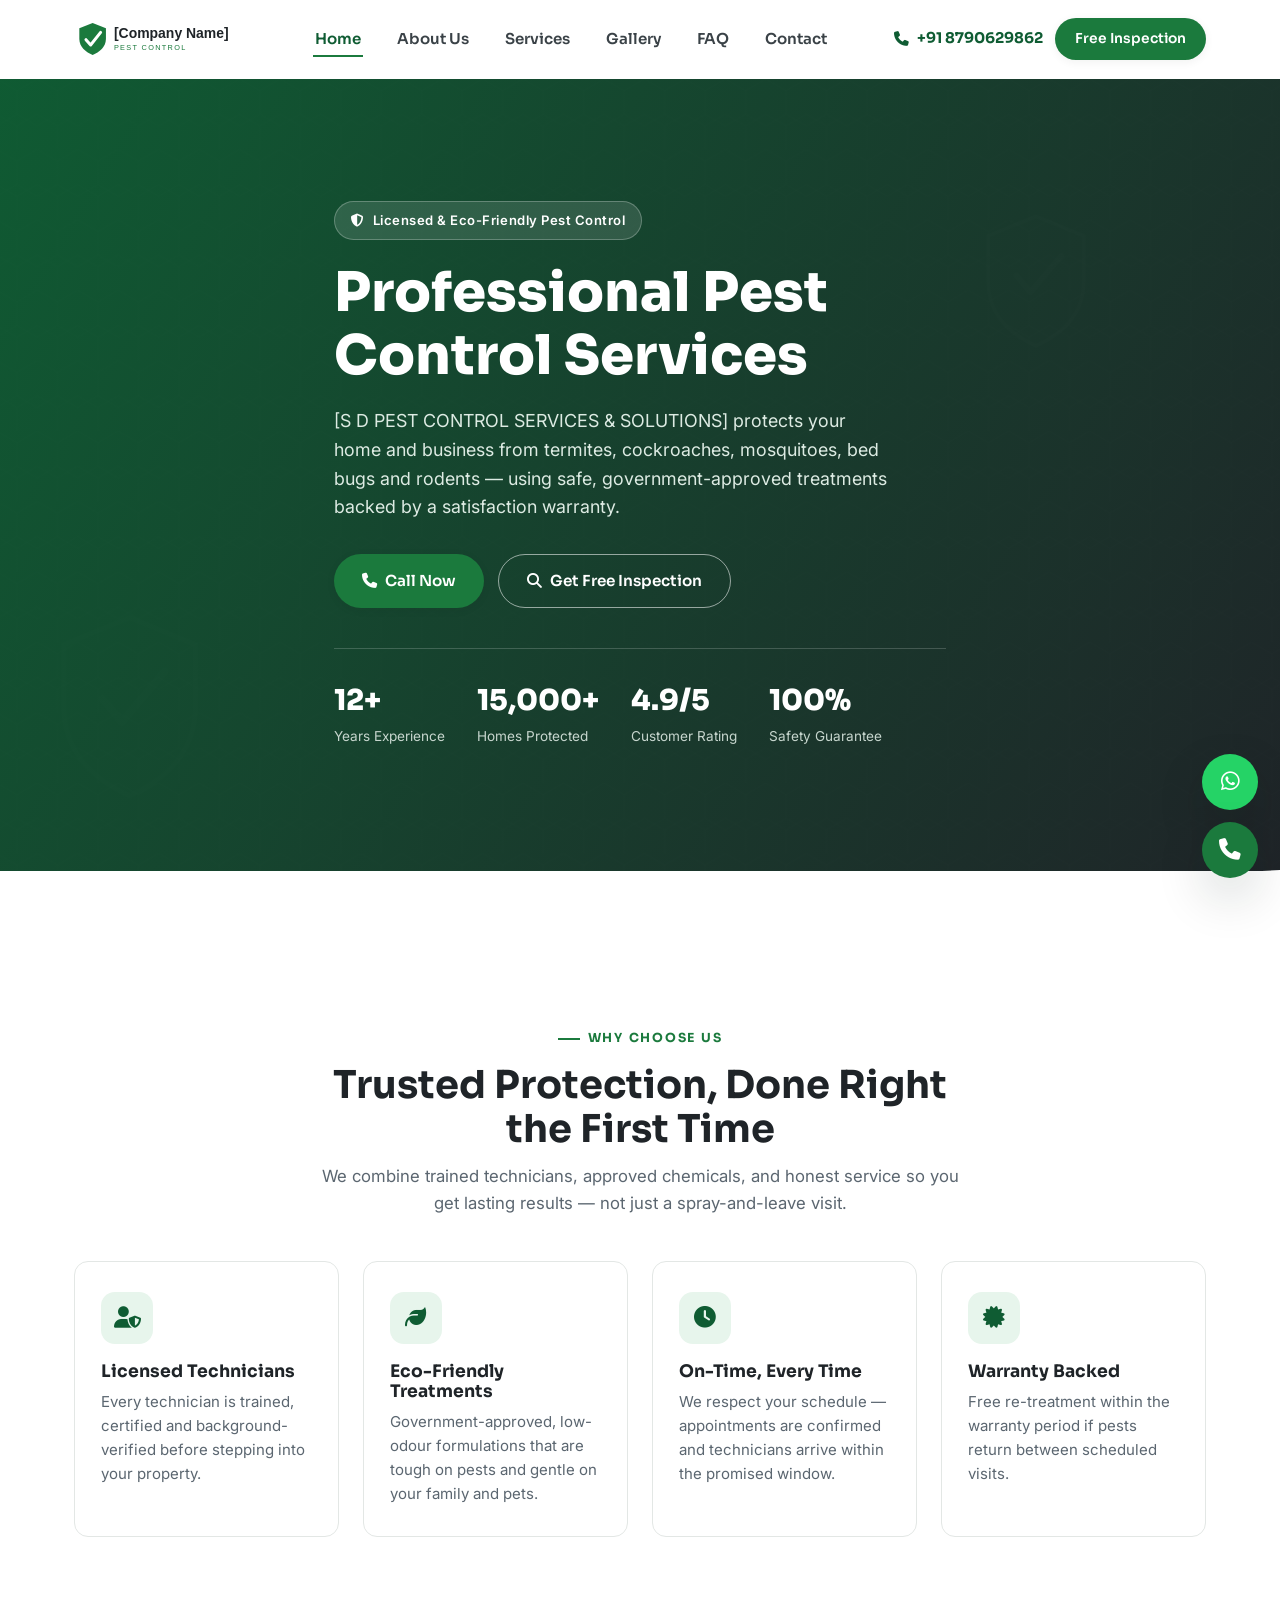
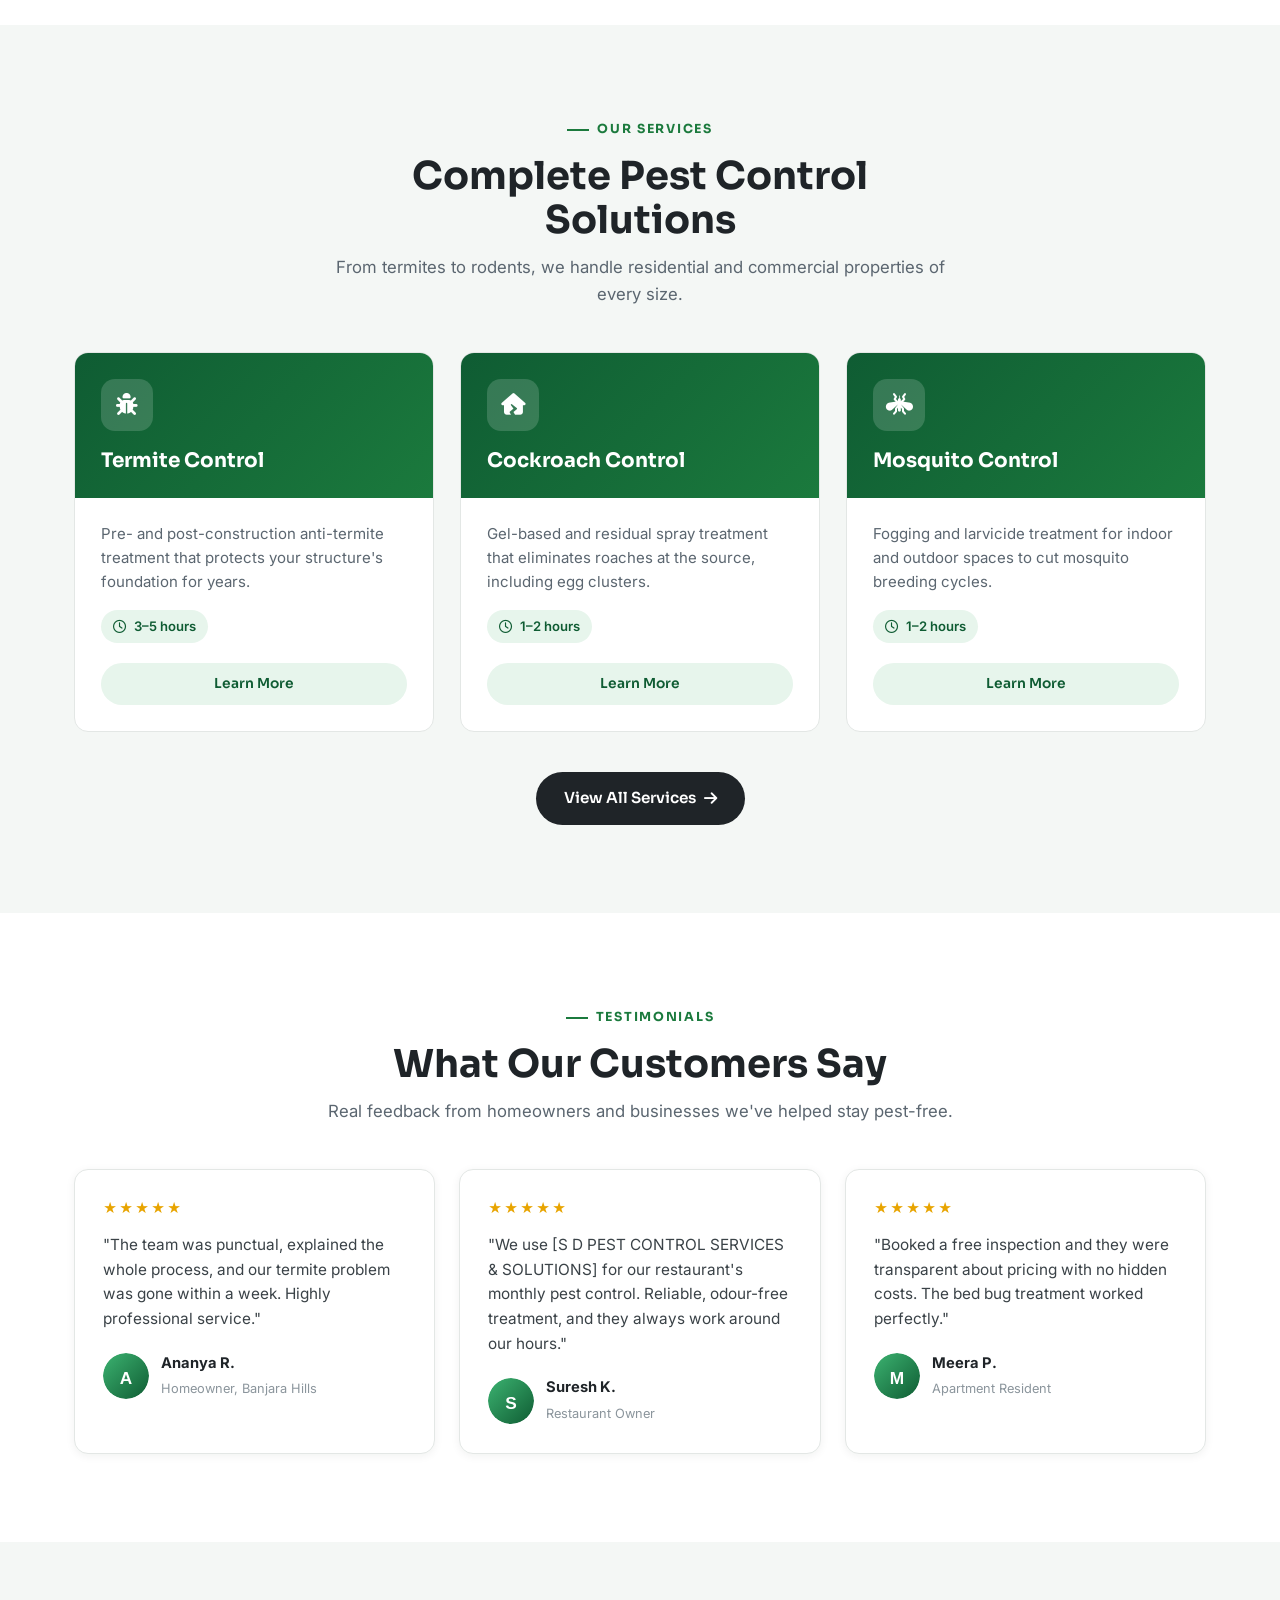
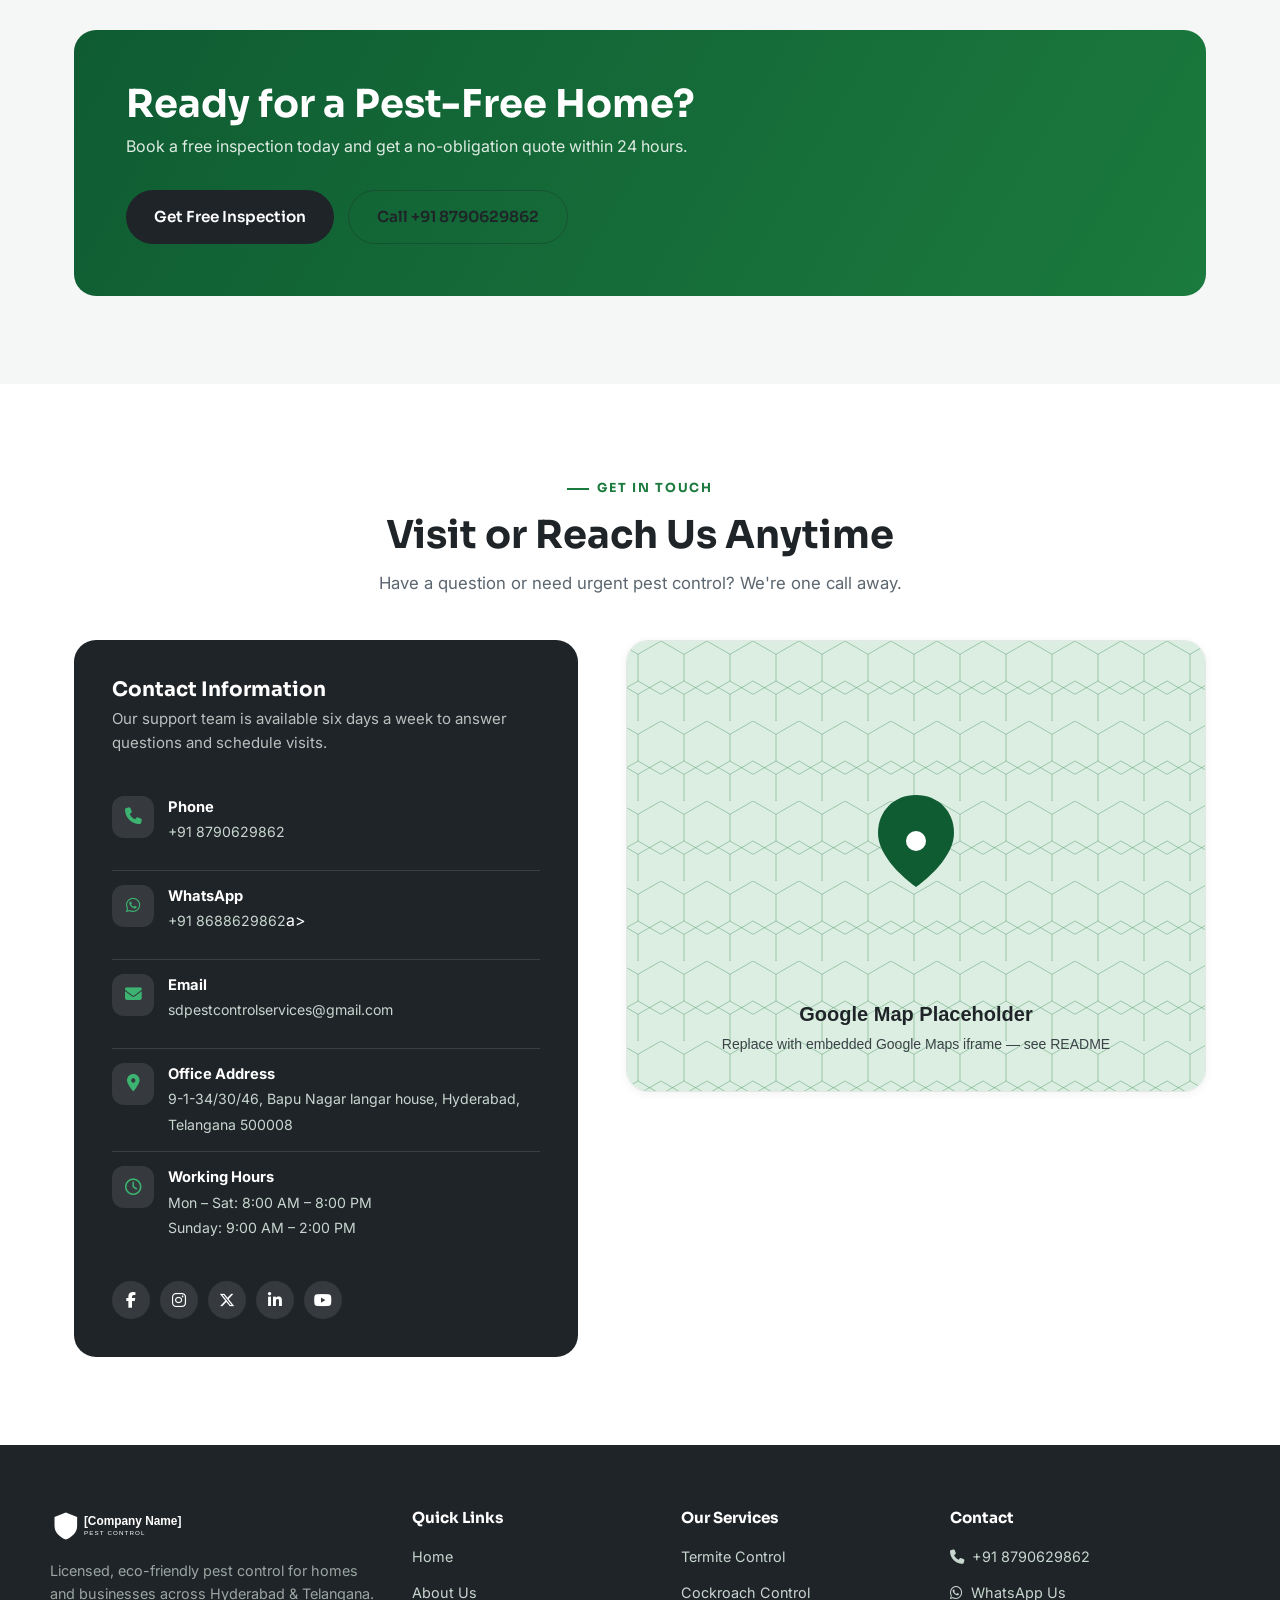
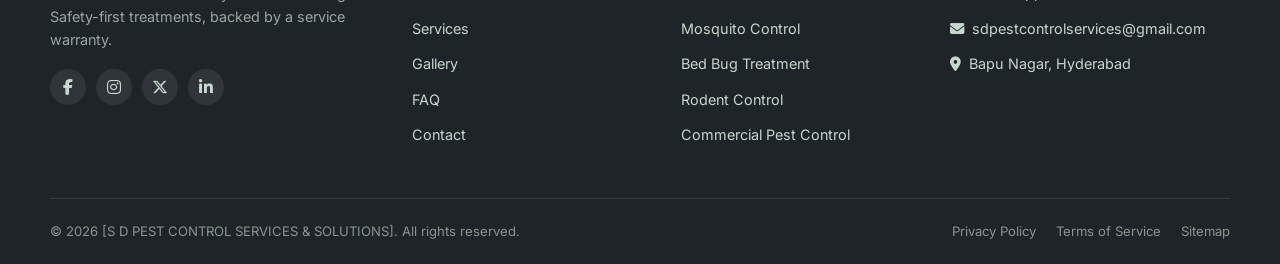
==== commit 444c0063: "Update index.html" ====
--- a/index.html
+++ b/index.html
@@ -852,7 +852,7 @@
 <header class="site-header">
   <div class="container nav">
     <a href="index.html" class="nav-logo" aria-label="[S D PEST CONTROL SERVICES & SOLUTIONS] home">
-      <img src="[data-uri]" alt="[Company Name] logo">
+      <img src="[data-uri]" alt="S D PEST CONTROL SERVICES & SOLUTIONS">
     </a>
     <nav class="nav-links" id="nav-links" aria-label="Primary">
       <a href="index.html" aria-current="page">Home</a>
@@ -863,7 +863,7 @@
       <a href="contact.html">Contact</a>
     </nav>
     <div class="nav-cta">
-      <a href="tel:+919876543210" class="nav-call">
+      <a href="tel:+918790629862" class="nav-call">
         <i class="fa-solid fa-phone"></i><span class="nav-call-text">+91 8790629862</span>
       </a>
       <a href="contact.html" class="btn btn-primary btn-sm">Free Inspection</a>
@@ -1027,7 +1027,7 @@
       </div>
       <div class="cta-band-actions">
         <a href="contact.html" class="btn btn-dark">Get Free Inspection</a>
-        <a href="tel:+919876543210" class="btn btn-outline" style="color:var(--charcoal); border-color: rgba(31,36,40,0.3);">Call +91 98765 43210</a>
+        <a href="tel:+918790629862" class="btn btn-outline" style="color:var(--charcoal); border-color: rgba(31,36,40,0.3);">Call +91 8790629862</a>
       </div>
     </div>
   </div>
@@ -1051,7 +1051,7 @@
         </div>
         <div class="contact-line">
           <div class="icon-badge"><i class="fa-brands fa-whatsapp"></i></div>
-          <div><b>WhatsApp</b><a href="https://wa.me/919876543210" target="_blank" rel="noopener">+91 98765 43210</a></div>
+          <div><b>WhatsApp</b><a href="https://wa.me/918688629862" target="_blank" rel="noopener">+91 8688629862</a>a></div>
         </div>
         <div class="contact-line">
           <div class="icon-badge"><i class="fa-solid fa-envelope"></i></div>
@@ -1059,7 +1059,7 @@
         </div>
         <div class="contact-line">
           <div class="icon-badge"><i class="fa-solid fa-location-dot"></i></div>
-          <div><b>Office Address</b><span>123 Greenfield Road, Banjara Hills, Hyderabad, Telangana 500034</span></div>
+          <div><b>Office Address</b><span>9-1-34/30/46, Bapu Nagar langar house, Hyderabad, Telangana 500008</span></div>
         </div>
         <div class="contact-line">
           <div class="icon-badge"><i class="fa-regular fa-clock"></i></div>
@@ -1092,7 +1092,7 @@
   <div class="container footer-top">
     <div class="footer-grid">
       <div class="footer-col">
-        <img src="[data-uri]" alt="[Company Name] logo" class="footer-logo">
+        <img src="[data-uri]" alt="S D Pest Control Services & Solutions" class="footer-logo">
         <p>Licensed, eco-friendly pest control for homes and businesses across Hyderabad &amp; Telangana. Safety-first treatments, backed by a service warranty.</p>
         <div class="footer-social" aria-label="Social media links">
           <a href="#" aria-label="Facebook"><i class="fa-brands fa-facebook-f"></i></a>
@@ -1146,7 +1146,7 @@
 
 <!-- ================= FLOATING BUTTONS ================= -->
 <div class="float-stack">
-  <a href="https://wa.me/919876543210" class="float-btn whatsapp" target="_blank" rel="noopener" aria-label="Chat on WhatsApp"><i class="fa-brands fa-whatsapp"></i></a>
+  <a href="https://wa.me/918688629862" class="float-btn whatsapp" target="_blank" rel="noopener" aria-label="Chat on WhatsApp"><i class="fa-brands fa-whatsapp"></i></a>
   <a href="tel:+918790629862" class="float-btn call" aria-label="Call us now"><i class="fa-solid fa-phone"></i></a>
 </div>
 
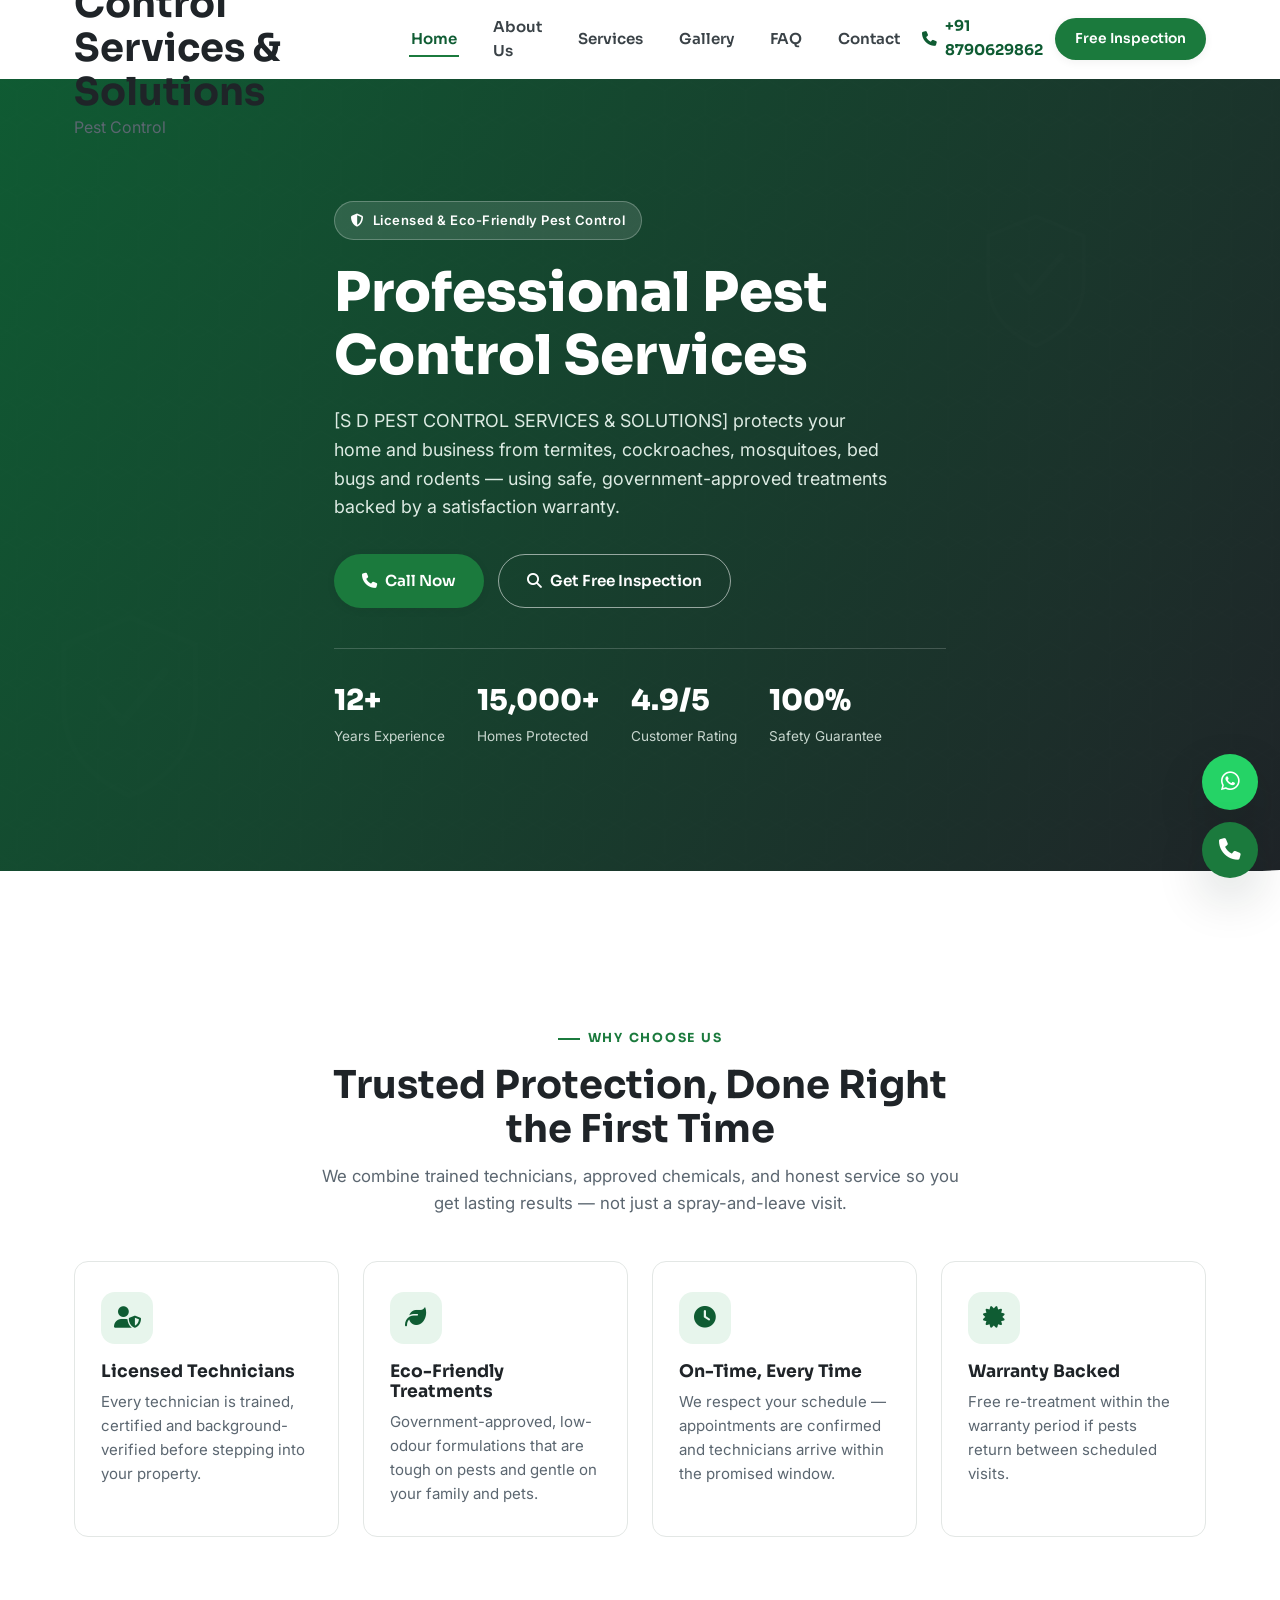
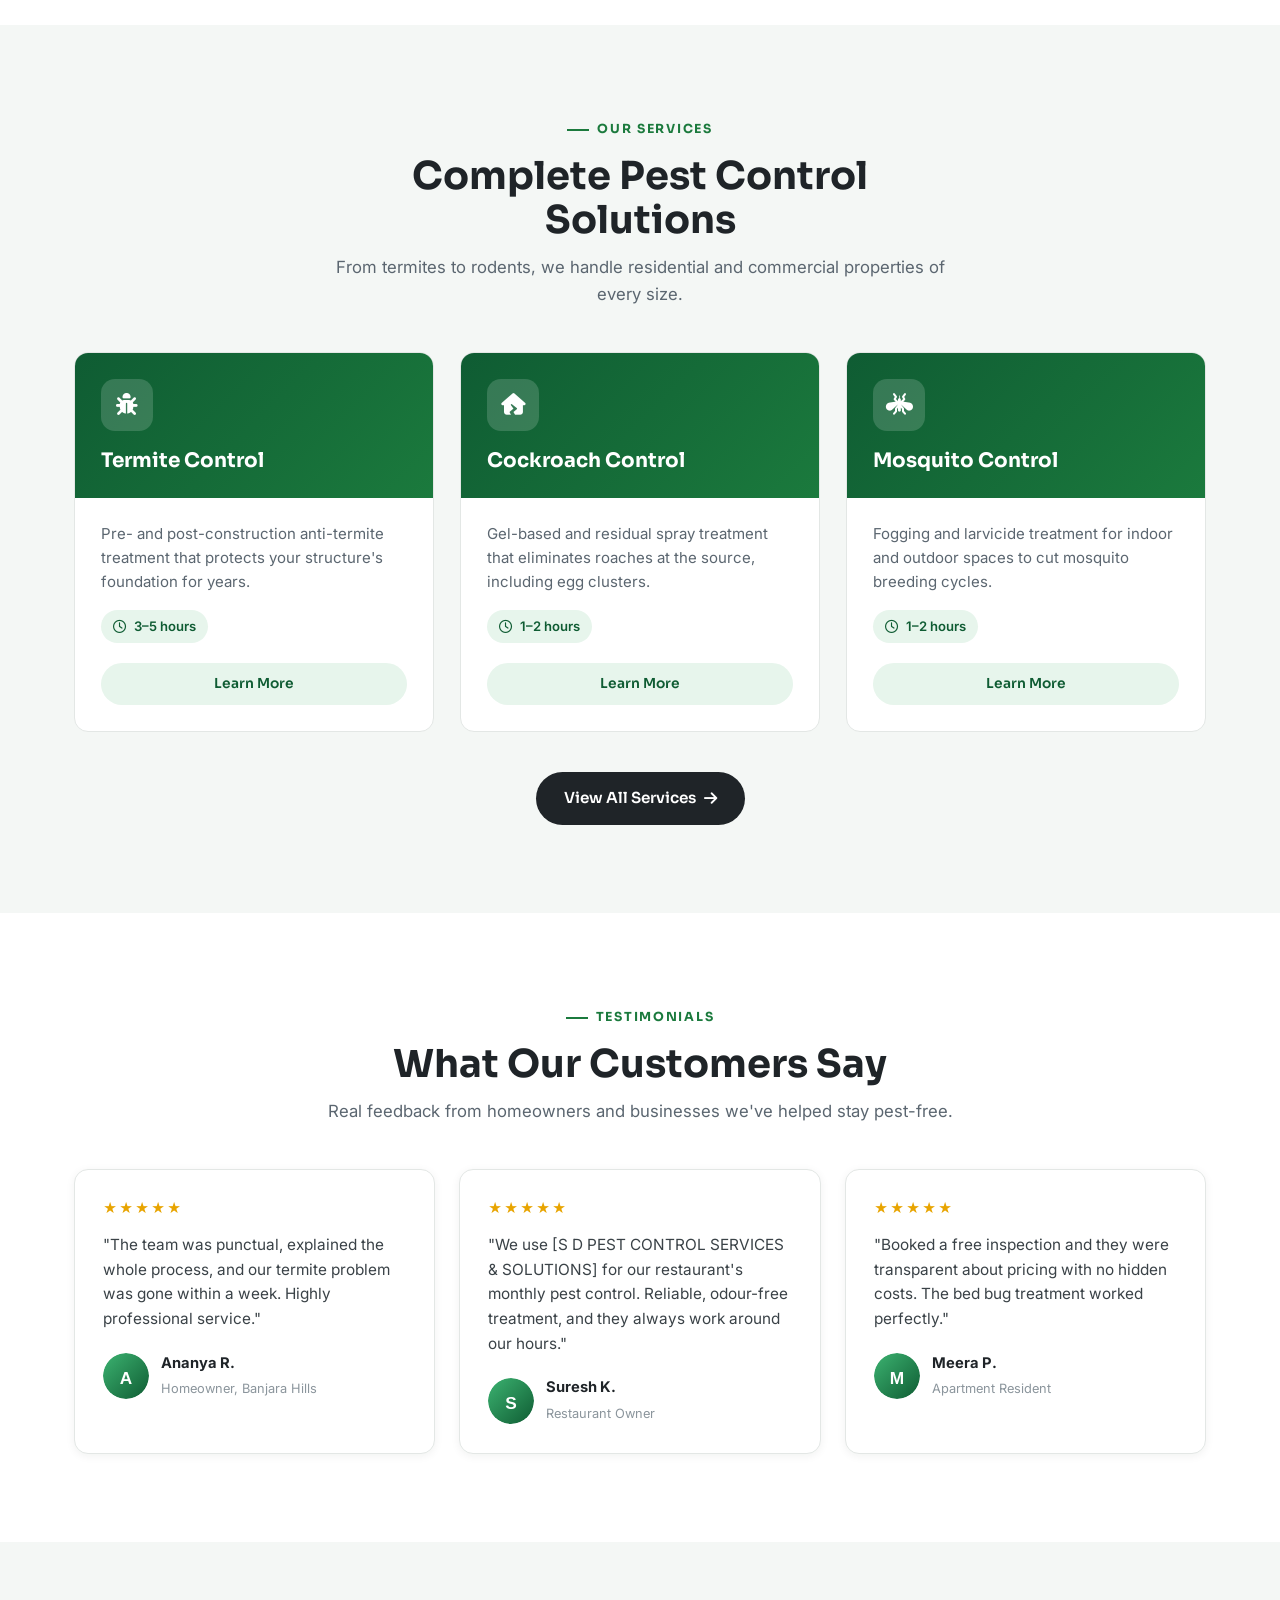
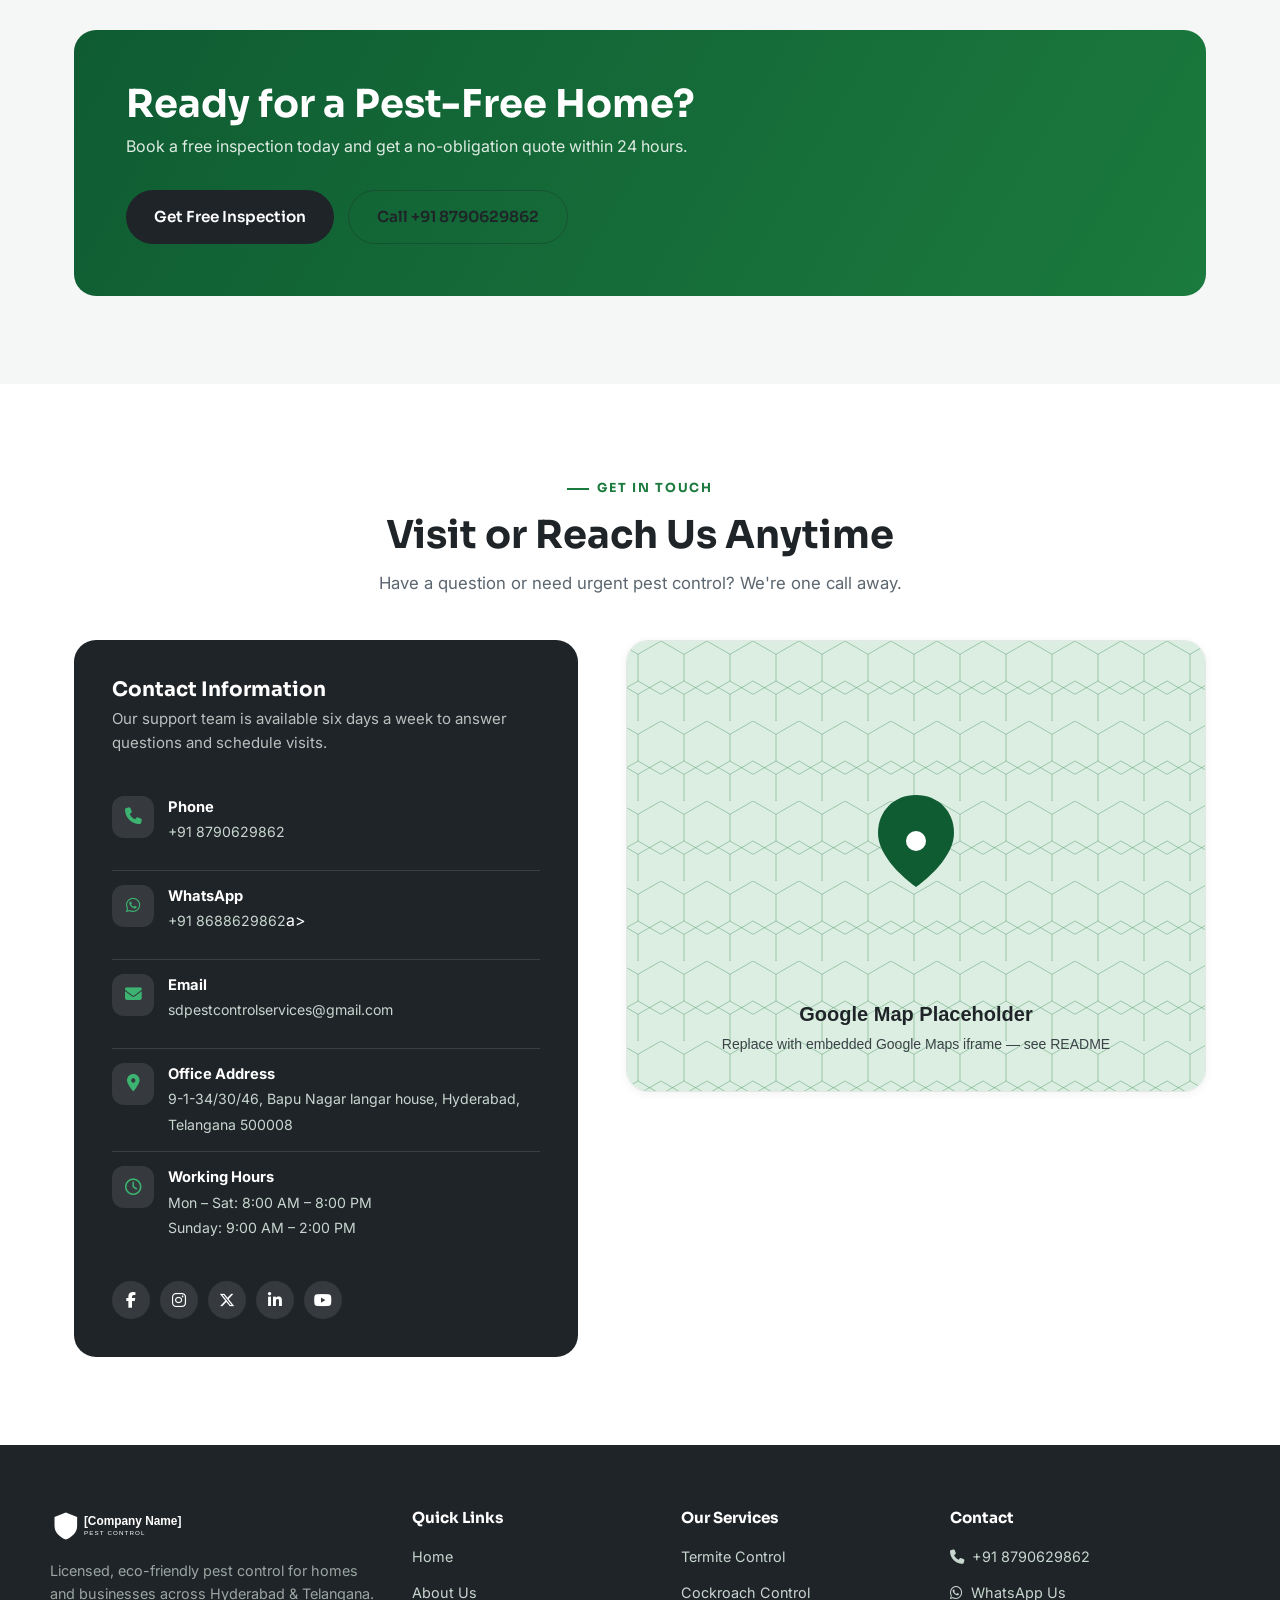
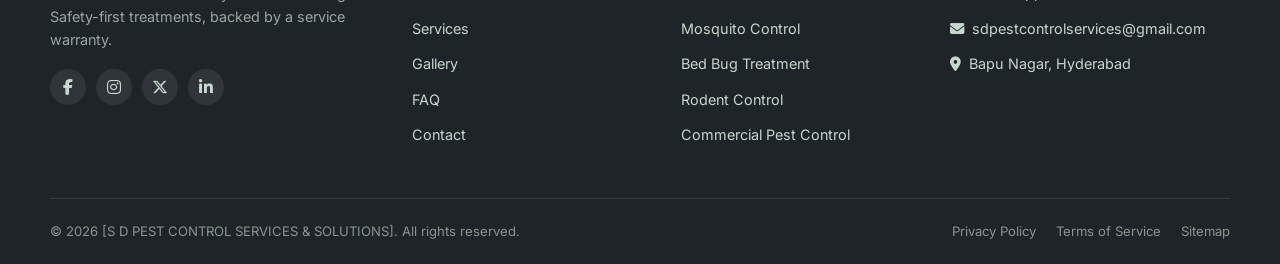
==== commit 62cf2226: "Update index.html" ====
--- a/index.html
+++ b/index.html
@@ -851,9 +851,12 @@
 <!-- ================= HEADER ================= -->
 <header class="site-header">
   <div class="container nav">
-    <a href="index.html" class="nav-logo" aria-label="[S D PEST CONTROL SERVICES & SOLUTIONS] home">
-      <img src="[data-uri]" alt="S D PEST CONTROL SERVICES & SOLUTIONS">
-    </a>
+    <a href="index.html" class="nav-logo" aria-label="S D Pest Control Services & Solutions home">
+    <div class="logo-text">
+        <h2>S D Pest Control Services & Solutions</h2>
+        <p>Pest Control</p>
+    </div>
+</a>
     <nav class="nav-links" id="nav-links" aria-label="Primary">
       <a href="index.html" aria-current="page">Home</a>
       <a href="about.html">About Us</a>
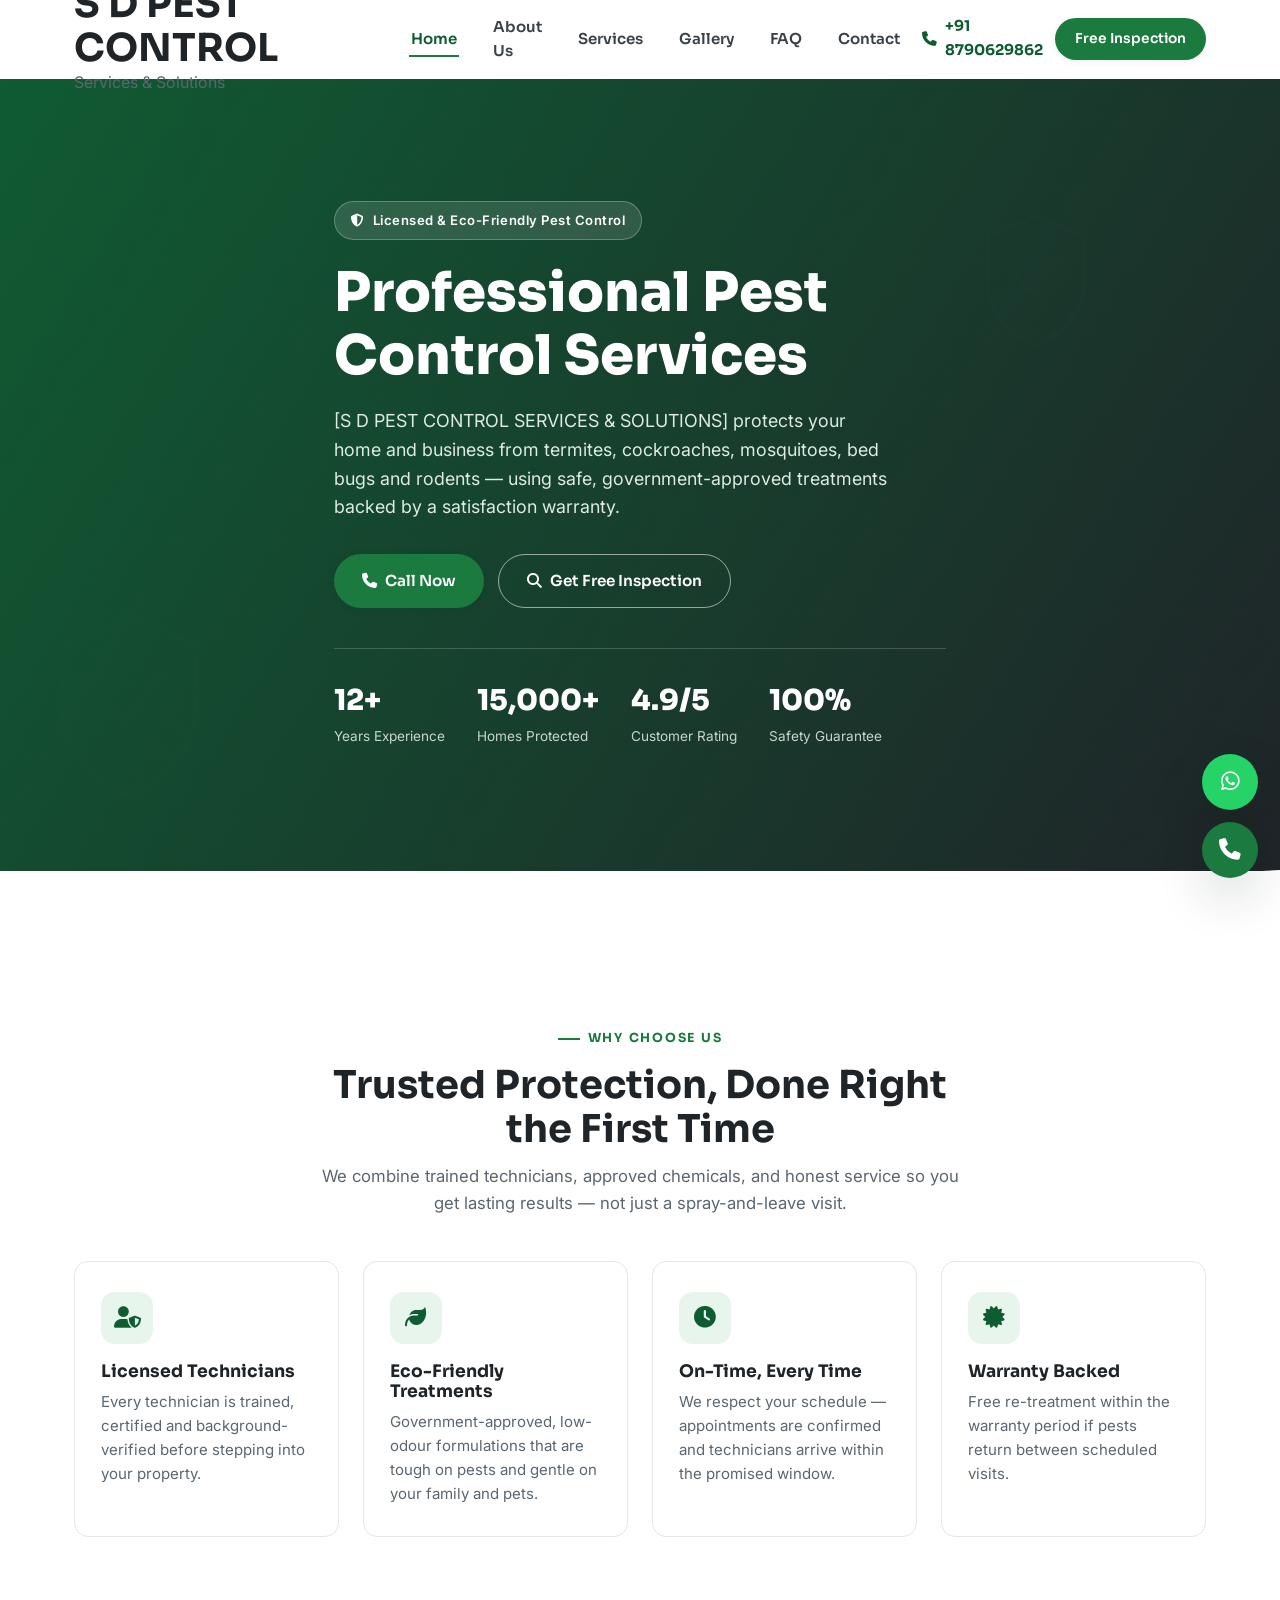
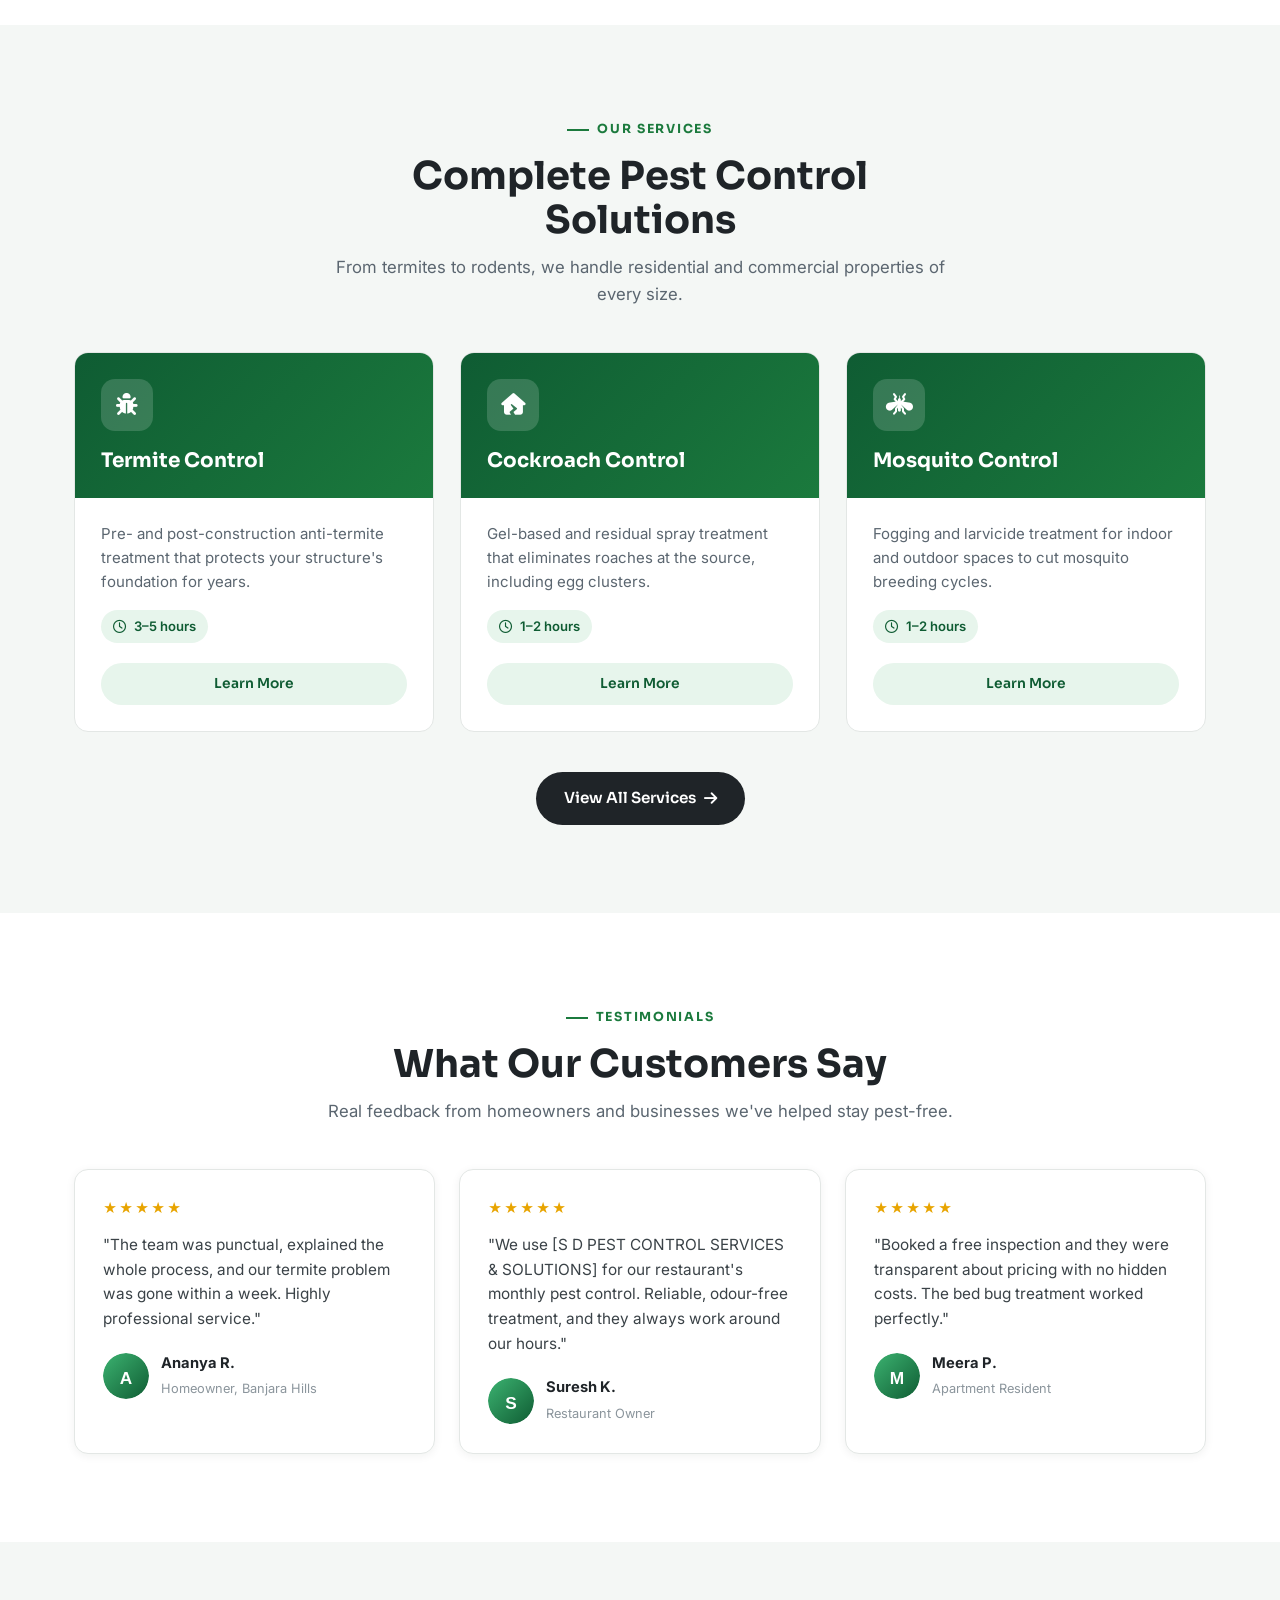
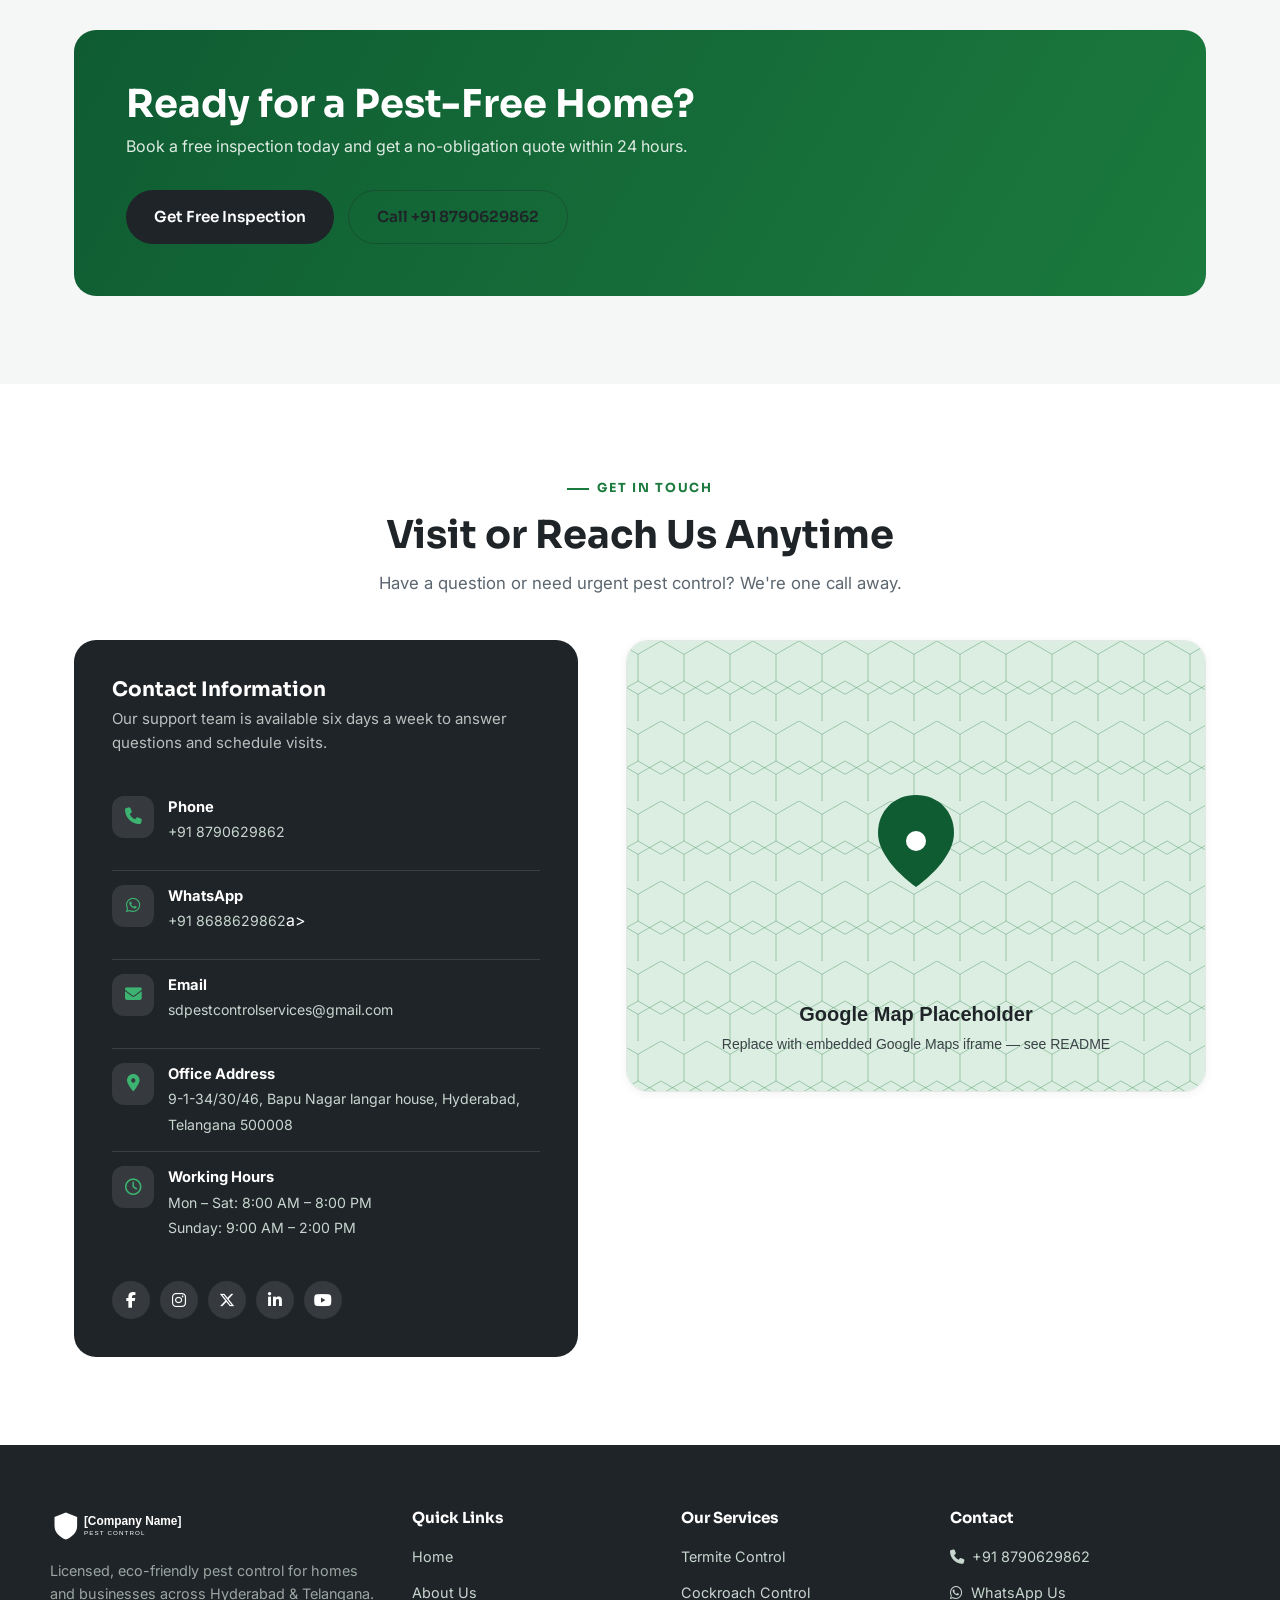
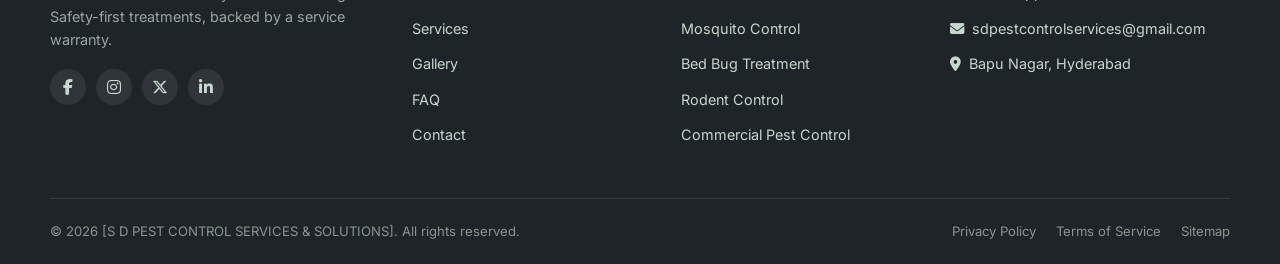
==== commit e2a04322: "Update index.html" ====
--- a/index.html
+++ b/index.html
@@ -841,7 +841,7 @@
     "addressCountry": "IN"
   },
   "openingHours": ["24*7"],
-  "url": "https://www.sdpestcontrol.co.in.com/",
+  "url": "https://www.sdpestcontrol.co.in./",
   "priceRange": "$$"
 }
 </script>
@@ -853,8 +853,8 @@
   <div class="container nav">
     <a href="index.html" class="nav-logo" aria-label="S D Pest Control Services & Solutions home">
     <div class="logo-text">
-        <h2>S D Pest Control Services & Solutions</h2>
-        <p>Pest Control</p>
+        <h2>S D PEST CONTROL</h2>
+        <p>Services & Solutions</p>
     </div>
 </a>
     <nav class="nav-links" id="nav-links" aria-label="Primary">
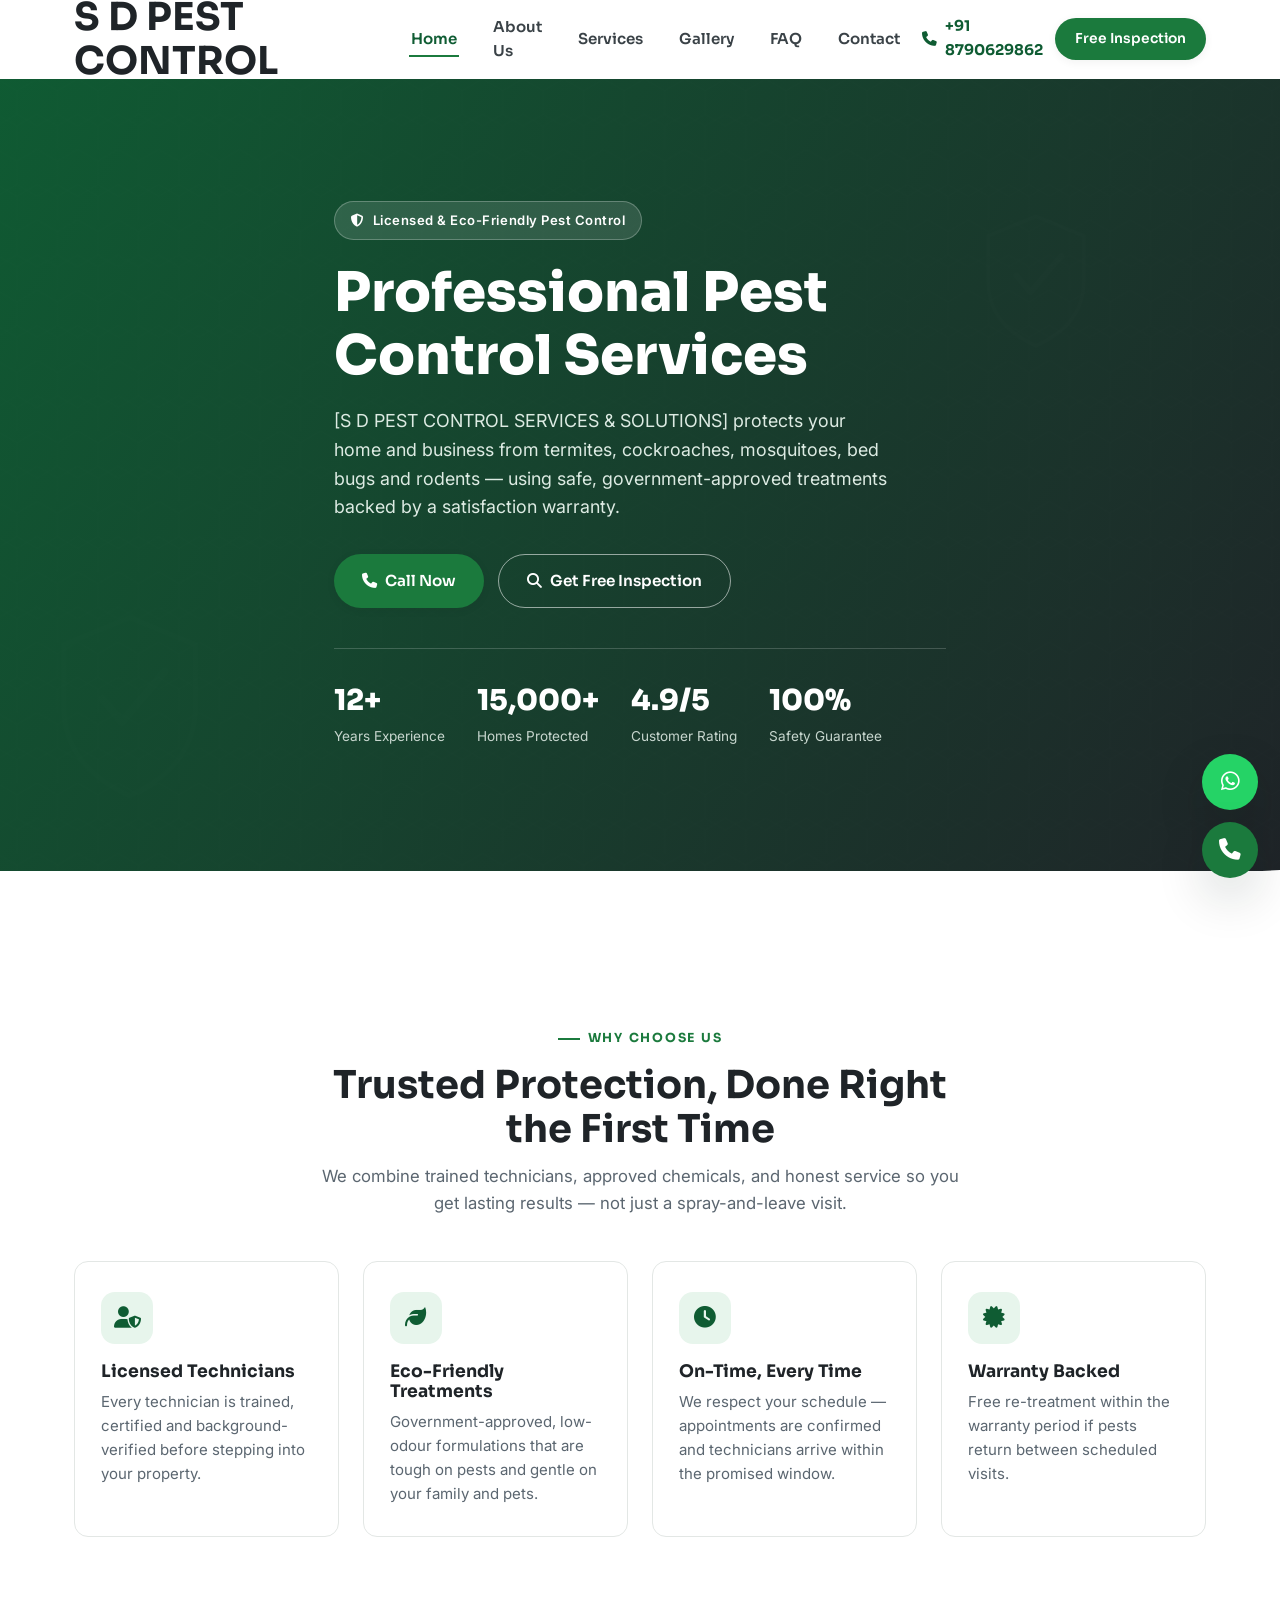
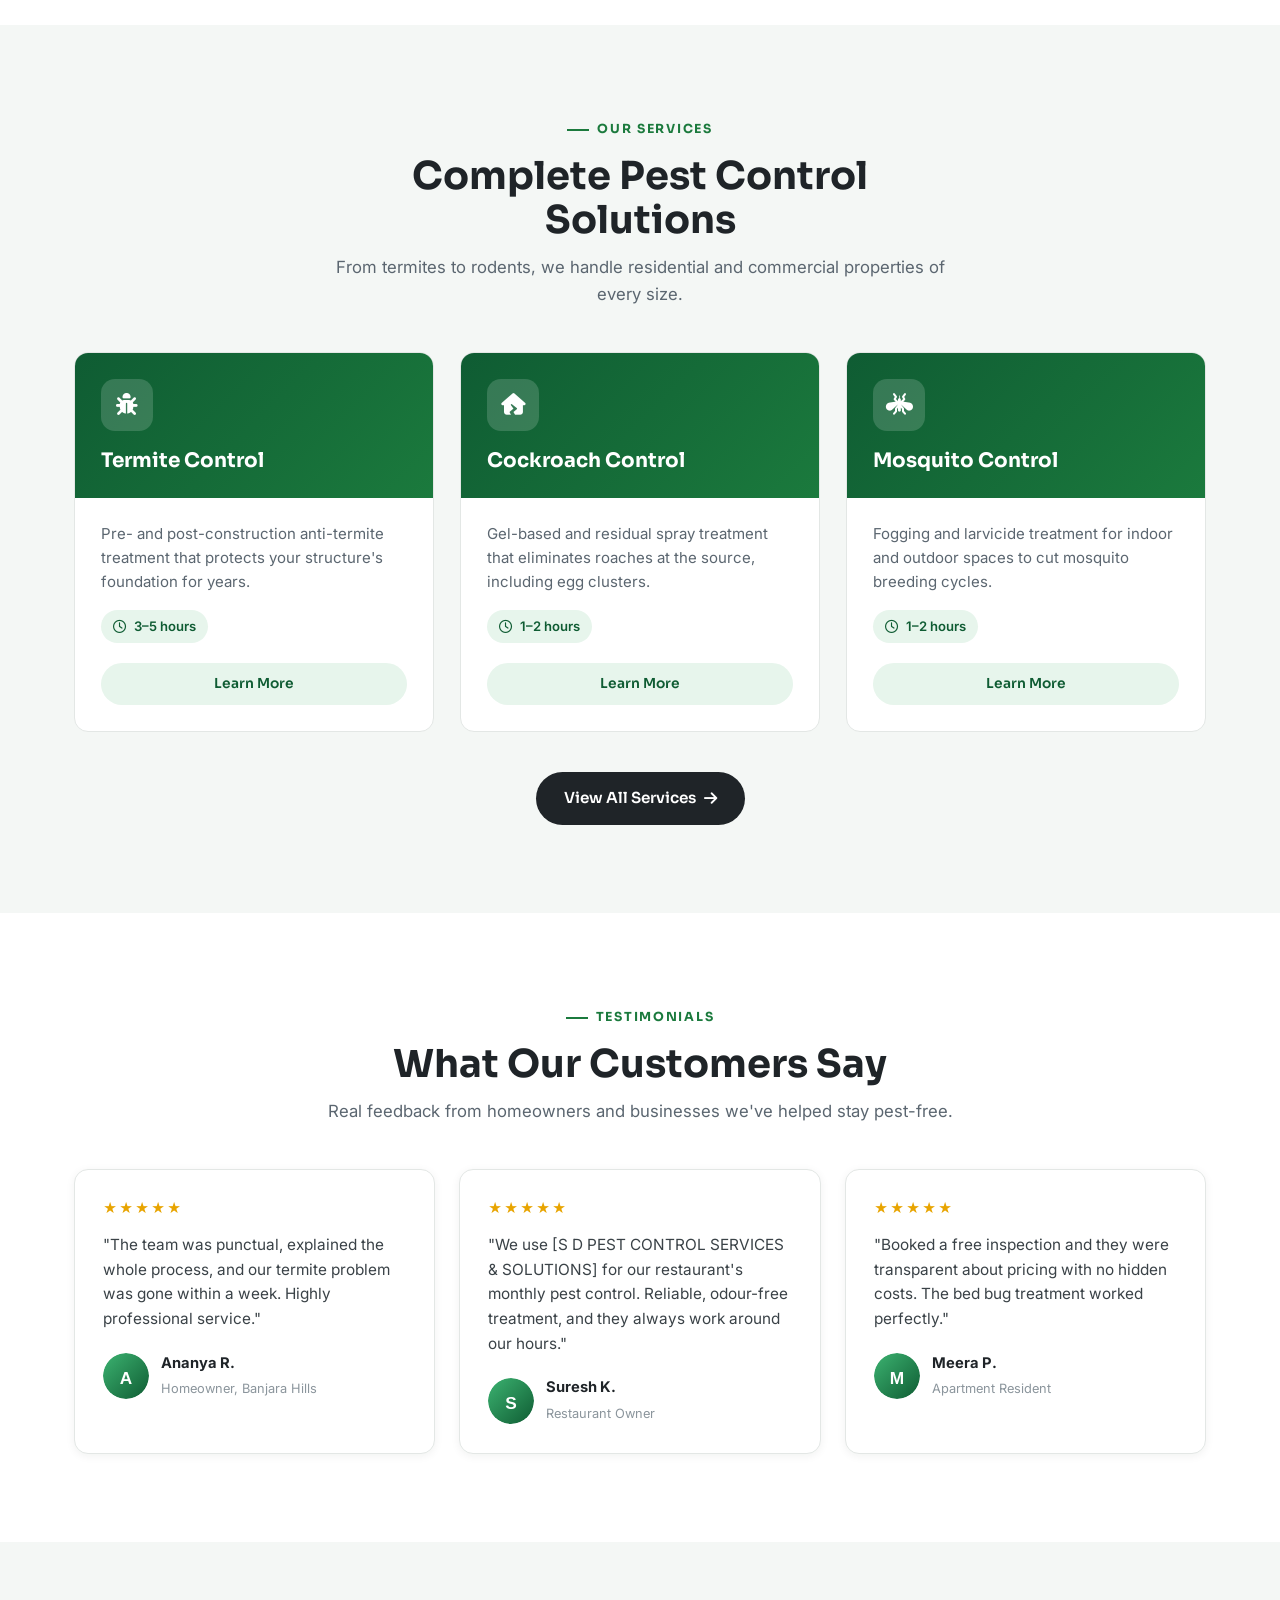
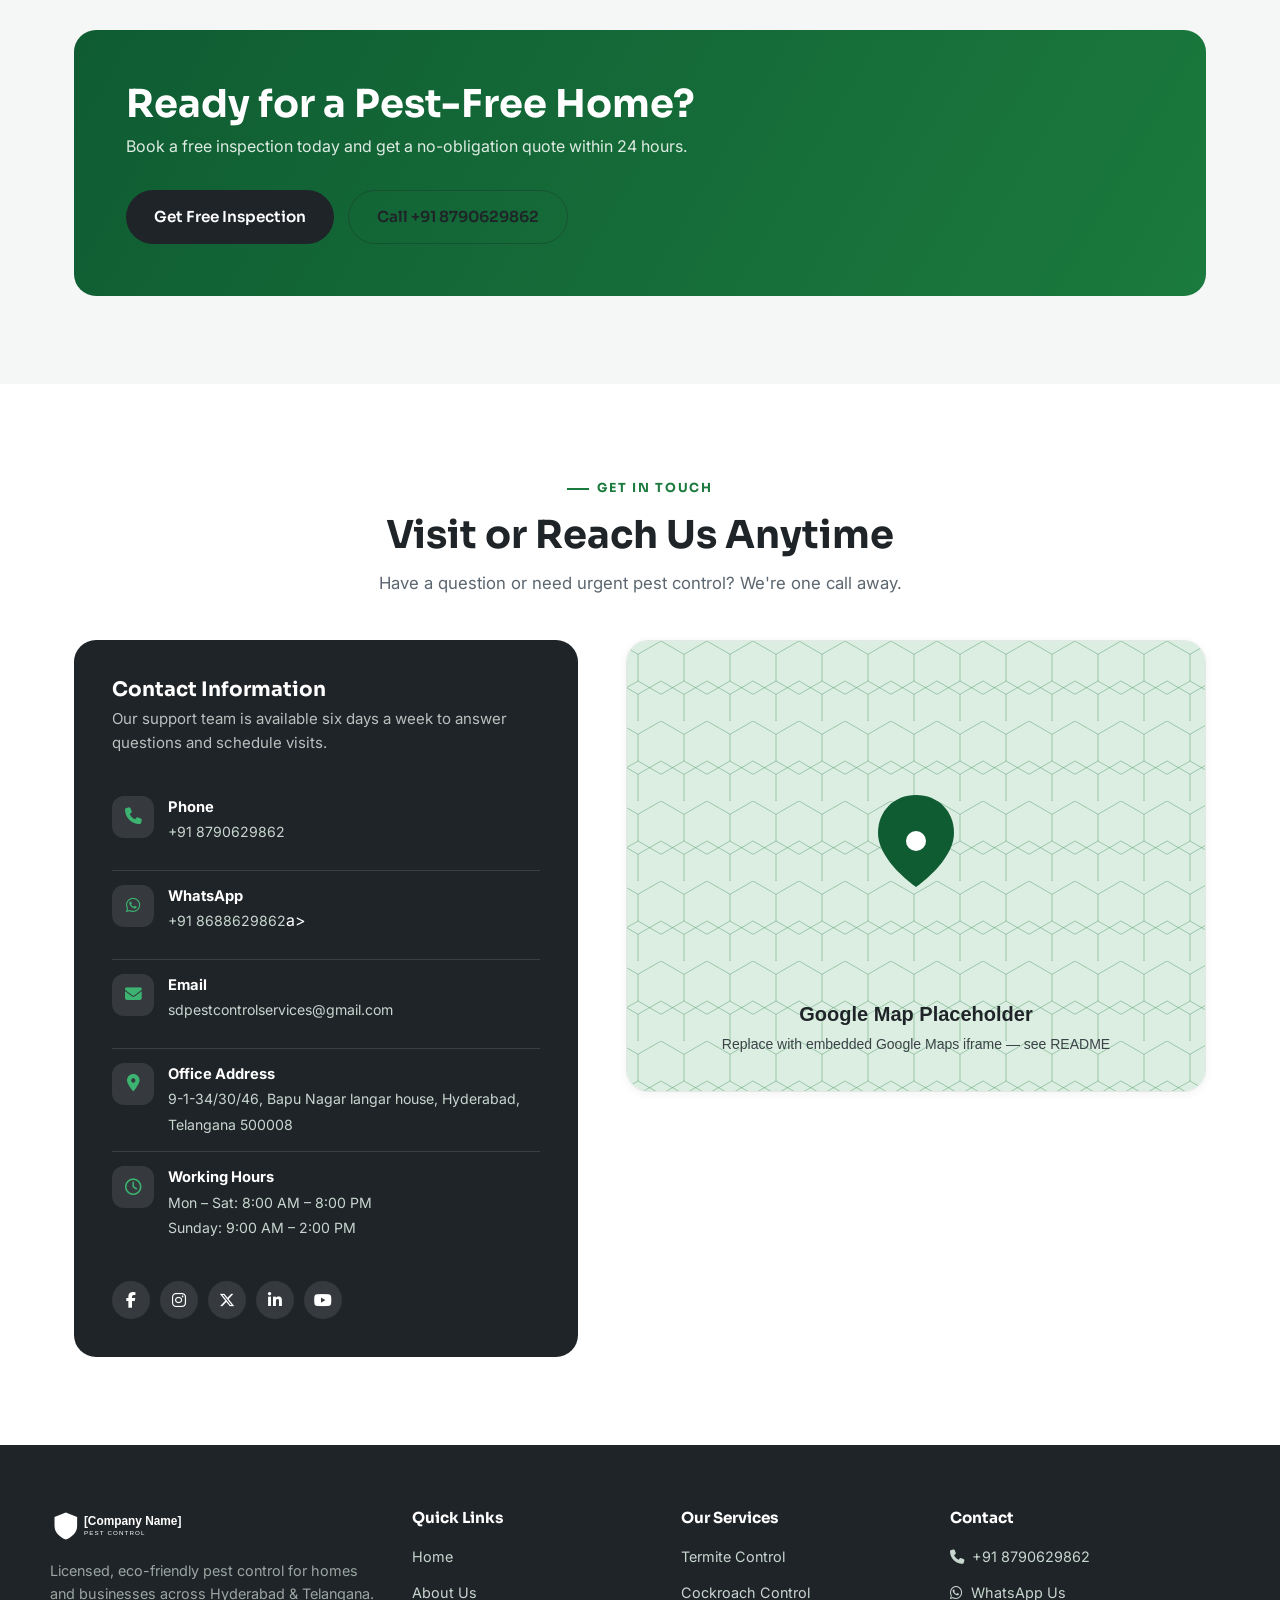
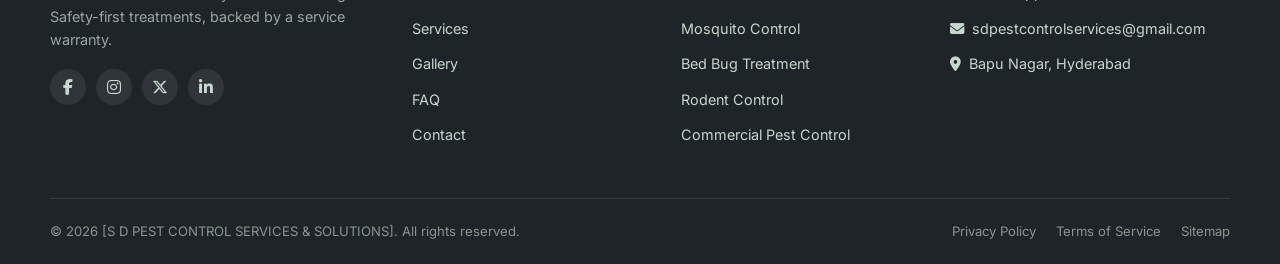
==== commit e2fa3800: "Update index.html" ====
--- a/index.html
+++ b/index.html
@@ -854,7 +854,6 @@
     <a href="index.html" class="nav-logo" aria-label="S D Pest Control Services & Solutions home">
     <div class="logo-text">
         <h2>S D PEST CONTROL</h2>
-        <p>Services & Solutions</p>
     </div>
 </a>
     <nav class="nav-links" id="nav-links" aria-label="Primary">
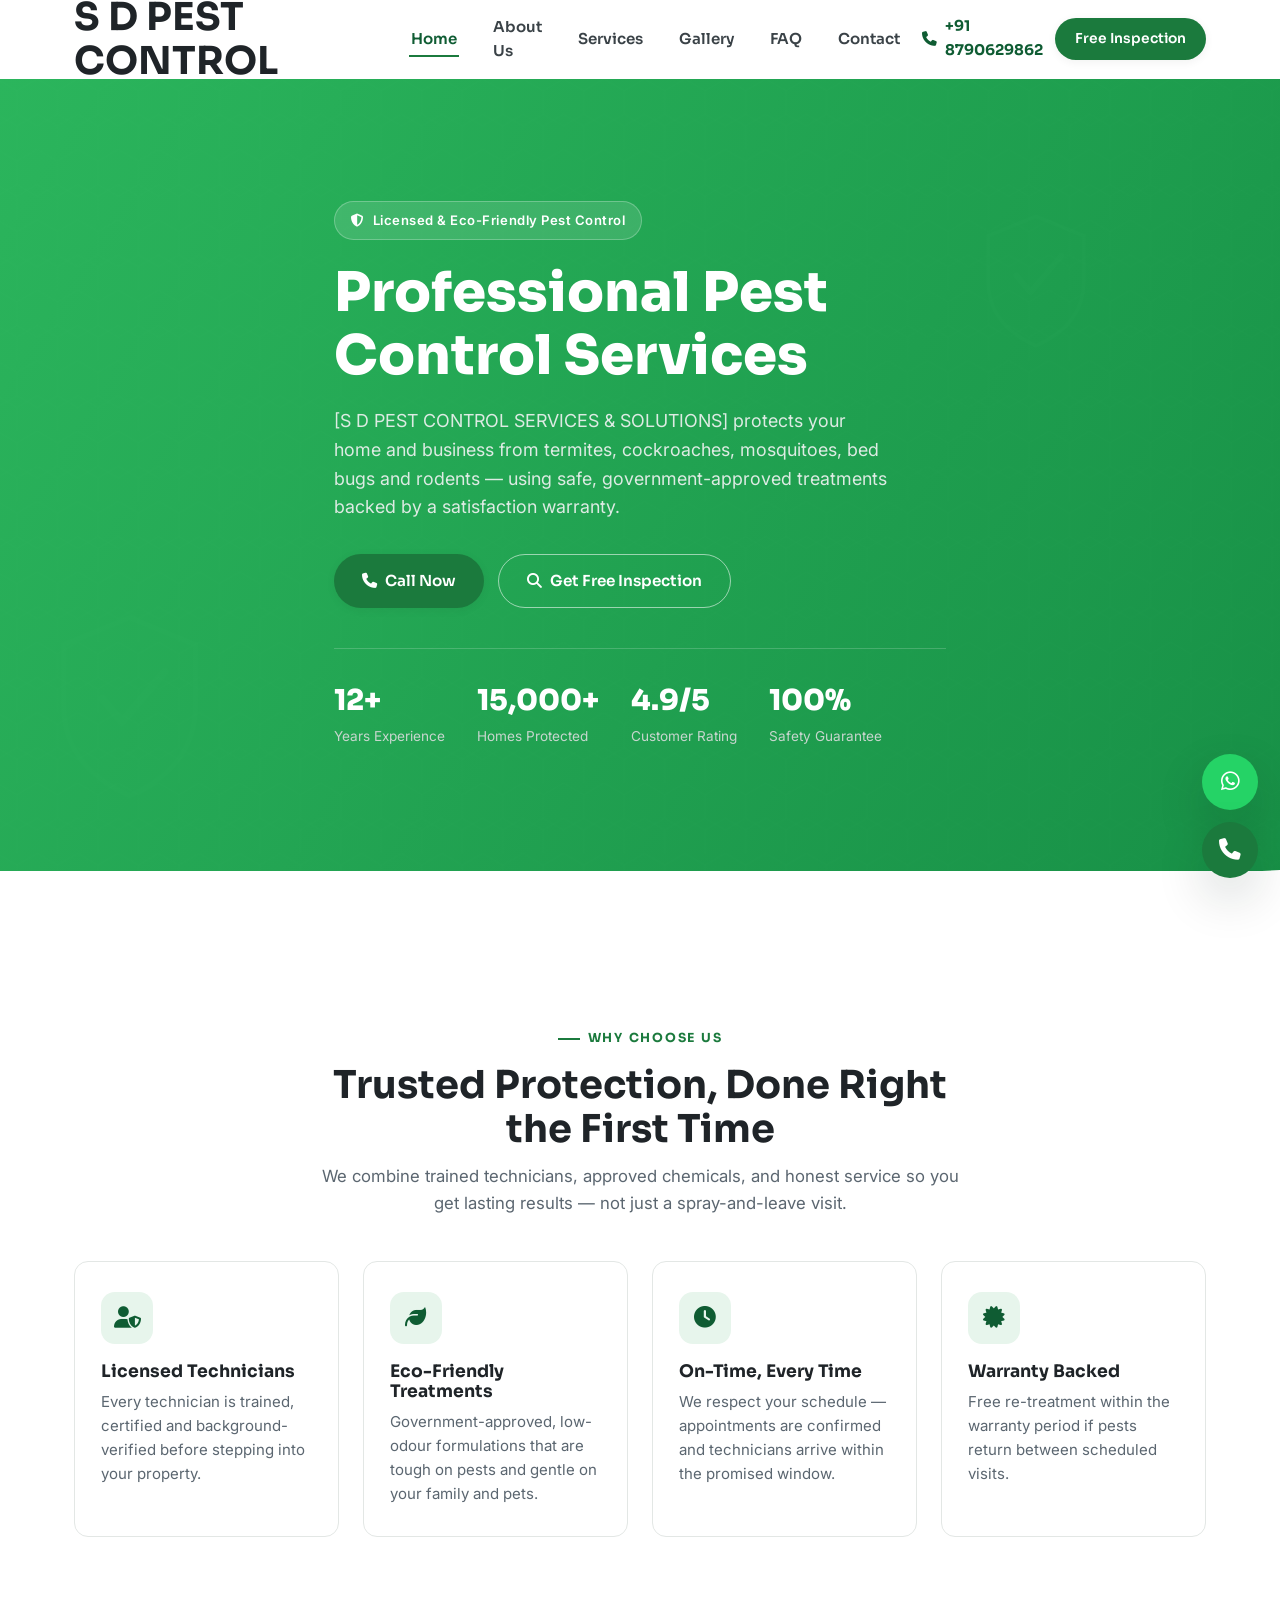
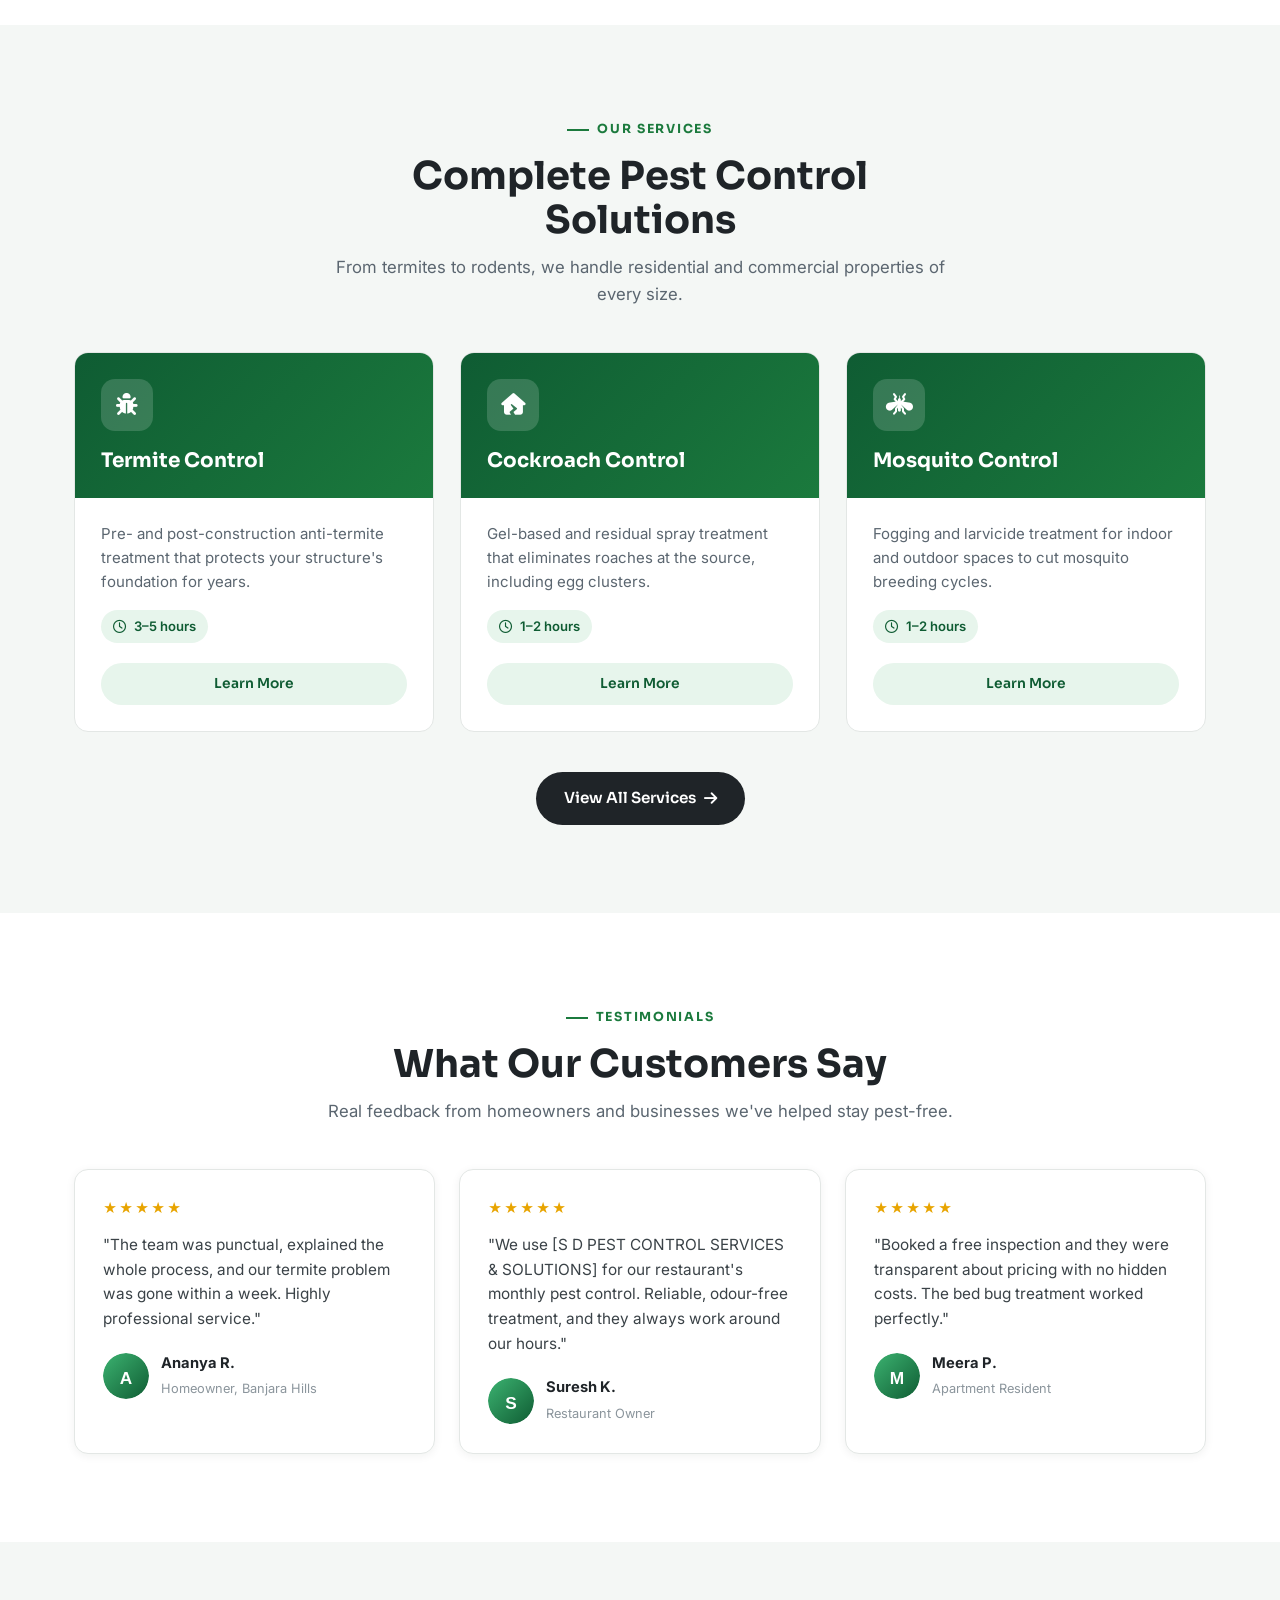
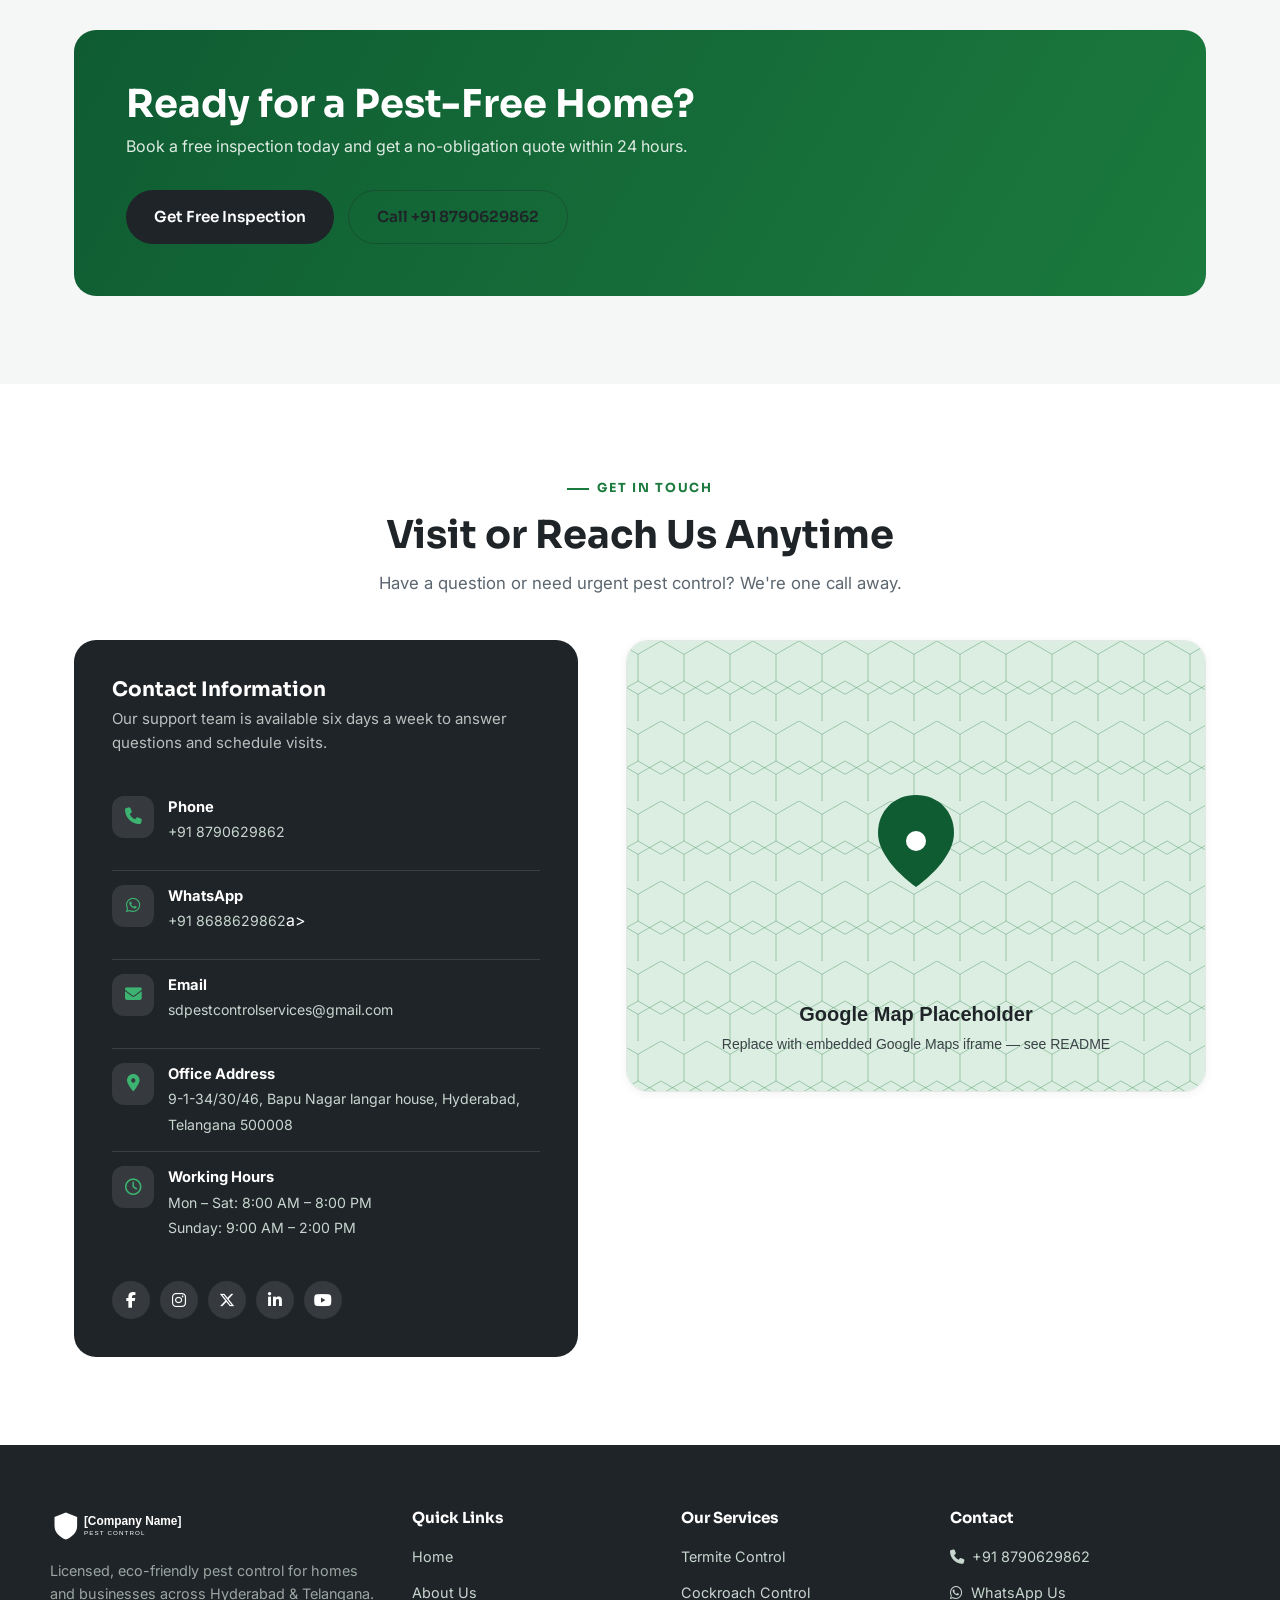
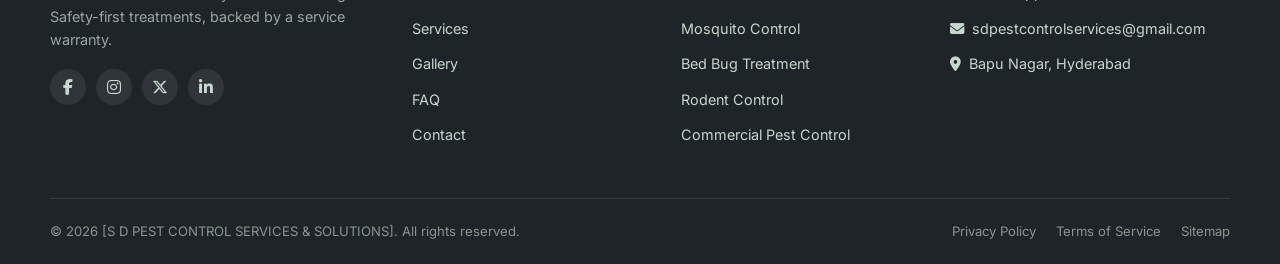
==== commit aad5c299: "Update index.html" ====
--- a/index.html
+++ b/index.html
@@ -263,7 +263,7 @@
   display: flex;
   align-items: center;
   color: var(--white);
-  background: linear-gradient(120deg, rgba(15,92,51,0.92), rgba(31,36,40,0.90)), url("[data-uri]");
+  background: linear-gradient(120deg, rgba(45,190,96,0.92), rgba(23,156,74,0.90)), url("[data-uri]");
   background-size: cover;
   background-position: center;
   overflow: hidden;
